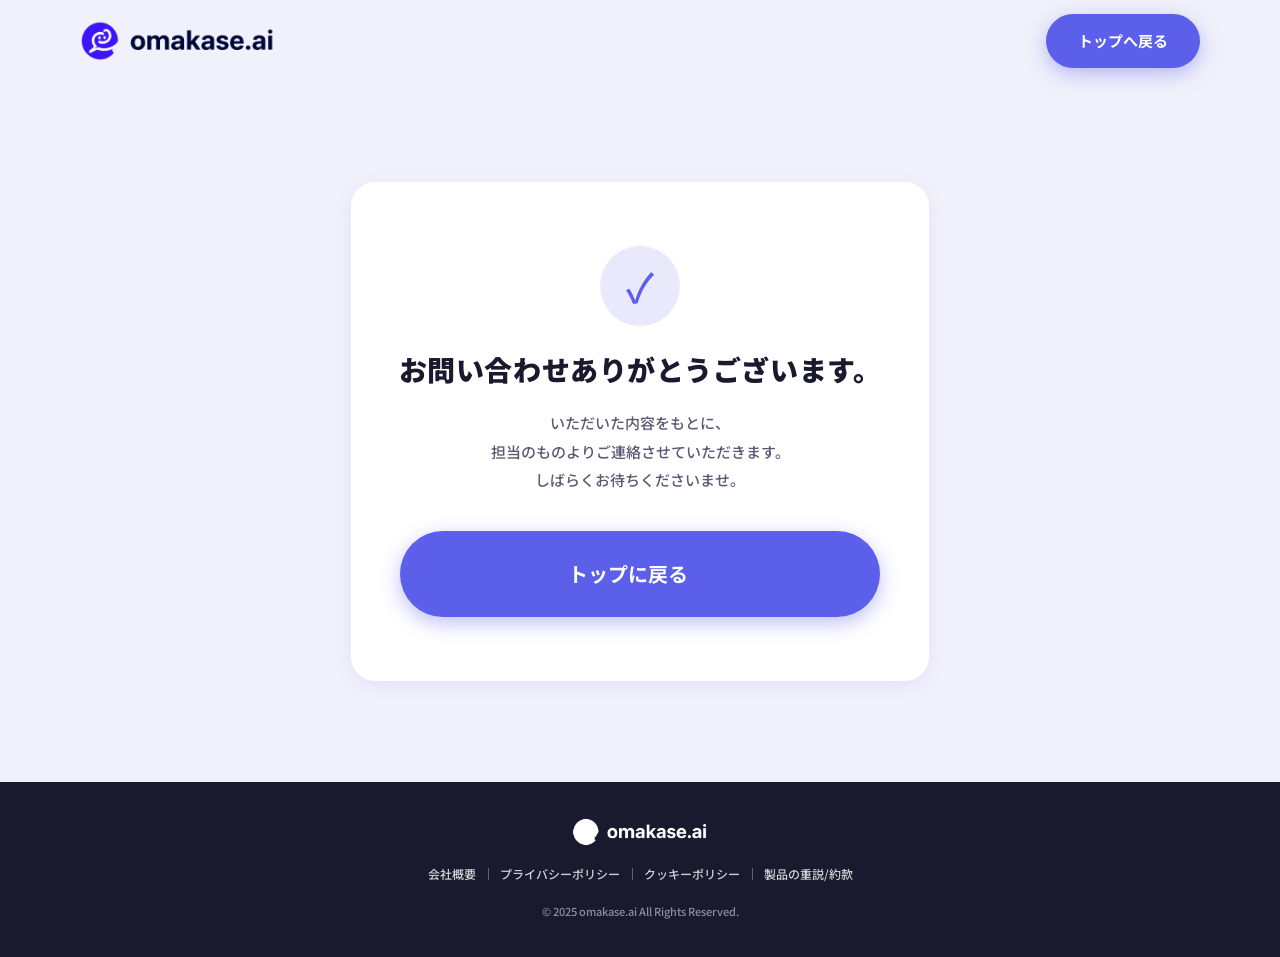
==== thanks.html @ 6d134304 "Add files via upload" ====
<!DOCTYPE html>
<html lang="ja">
<head>
<meta charset="UTF-8">
<meta name="viewport" content="width=device-width, initial-scale=1.0">
<meta name="robots" content="noindex">
<title>お問い合わせありがとうございます｜omakase.ai</title>
<link rel="preconnect" href="https://fonts.googleapis.com">
<link rel="preconnect" href="https://fonts.gstatic.com" crossorigin>
<link href="https://fonts.googleapis.com/css2?family=Noto+Sans+JP:wght@400;500;700;900&display=swap" rel="stylesheet">
<link rel="stylesheet" href="css/style.css">
</head>
<body>

<!-- ========== ヘッダー ========== -->
<header class="header">
  <div class="header__inner">
    <a href="index.html" class="header__logo">
      <img src="images/logo.png" alt="omakase.ai">
    </a>
    <div class="header__right">
      <a href="index.html" class="btn btn--primary btn--sm">トップへ戻る</a>
    </div>
  </div>
</header>

<!-- ========== サンクスメイン ========== -->
<main class="thanks">
  <div class="thanks__inner">
    <div class="thanks__icon">✓</div>
    <h1 class="thanks__title">お問い合わせありがとうございます。</h1>
    <p class="thanks__text">
      いただいた内容をもとに、<br>
      担当のものよりご連絡させていただきます。<br>
      しばらくお待ちくださいませ。
    </p>
    <a href="index.html" class="btn btn--primary btn--lg thanks__btn">
      トップに戻る
    </a>
  </div>
</main>

<!-- ========== フッター ========== -->
<footer class="footer">
  <div class="footer__inner">
    <img src="images/logo.png" alt="omakase.ai" class="footer__logo">
    <nav class="footer__nav">
      <a href="https://012grp.co.jp/company/corporate_profile" target="_blank" rel="noopener">会社概要</a>
      <a href="https://012grp.co.jp/policy" target="_blank" rel="noopener">プライバシーポリシー</a>
      <a href="https://012grp.co.jp/cookie" target="_blank" rel="noopener">クッキーポリシー</a>
      <a href="https://customer.012cloud.jp/" target="_blank" rel="noopener">製品の重説/約款</a>
    </nav>
    <p class="footer__copy">&copy; 2025 omakase.ai All Rights Reserved.</p>
  </div>
</footer>

</body>
</html>
---- css/style.css ----
/* ==========================================================================
   omakase.ai LP - style.css (v4: フォーム・モーダル・各修正対応)
   ========================================================================== */

/* --- カラー変数 --- */
:root {
  --color-primary: #5B5FE9;
  --color-primary-dark: #4A4ED4;
  --color-primary-light: #7C80F0;
  --color-primary-pale: #E8E9FB;
  --color-bg: #F1F1FB;
  --color-bg-light: #F8F8FE;
  --color-white: #FFFFFF;
  --color-text: #1A1A2E;
  --color-text-sub: #5A5A75;
  --color-text-mute: #9A9AB0;
  --color-border: #E4E4F2;
  --color-input-bg: #F5F5FB;
  --color-accent: #FFB800;
  --color-accent-dark: #F59E0B;
  --color-error: #E74C3C;
  --shadow-sm: 0 2px 8px rgba(91, 95, 233, 0.06);
  --shadow-md: 0 4px 16px rgba(91, 95, 233, 0.10);
  --shadow-lg: 0 8px 32px rgba(91, 95, 233, 0.14);
  --radius-sm: 8px;
  --radius-md: 16px;
  --radius-lg: 24px;
  --radius-pill: 999px;
}

/* --- リセット --- */
*, *::before, *::after {
  box-sizing: border-box;
  margin: 0;
  padding: 0;
}

html {
  scroll-behavior: smooth;
}

body {
  font-family: "Noto Sans JP", -apple-system, BlinkMacSystemFont, "Segoe UI", "Helvetica Neue", sans-serif;
  font-weight: 500;
  color: var(--color-text);
  background: var(--color-bg);
  line-height: 1.7;
  -webkit-font-smoothing: antialiased;
  -moz-osx-font-smoothing: grayscale;
}

img {
  max-width: 100%;
  height: auto;
  display: block;
}

a {
  color: inherit;
  text-decoration: none;
}

ul {
  list-style: none;
}

button {
  border: none;
  background: none;
  cursor: pointer;
  font-family: inherit;
}

/* ==========================================================================
   共通：セクションタイトル
   ========================================================================== */
.section-title {
  font-size: 32px;
  font-weight: 900;
  text-align: center;
  margin-bottom: 46px;
  letter-spacing: 0.02em;
  position: relative;
  padding-bottom: 16px;
}

.section-title::after {
  content: "";
  position: absolute;
  left: 50%;
  bottom: 0;
  transform: translateX(-50%);
  width: 48px;
  height: 4px;
  background: var(--color-primary);
  border-radius: 2px;
}

/* ==========================================================================
   共通：アーチ装飾
   ========================================================================== */
.arch {
  position: relative;
}

.arch__top,
.arch__bottom {
  position: absolute;
  left: 0;
  width: 100%;
  height: 60px;
  overflow: hidden;
  line-height: 0;
  pointer-events: none;
  z-index: 1;
}

.arch__top {
  top: -1px;
  transform: rotate(180deg);
}

.arch__bottom {
  bottom: -1px;
}

.arch svg {
  width: 100%;
  height: 100%;
  display: block;
}

/* ==========================================================================
   共通：ボタン
   ========================================================================== */
.btn {
  display: inline-flex;
  align-items: center;
  justify-content: center;
  gap: 12px;
  font-weight: 700;
  border-radius: var(--radius-pill);
  transition: all 0.3s ease;
  cursor: pointer;
  text-align: center;
}

.btn--primary {
  background: var(--color-primary);
  color: var(--color-white);
  box-shadow: 0 6px 20px rgba(91, 95, 233, 0.4);
}

.btn--primary:hover {
  background: var(--color-primary-dark);
  transform: translateY(-2px);
  box-shadow: 0 8px 24px rgba(91, 95, 233, 0.5);
}

.btn--accent {
  background: linear-gradient(135deg, #FFC107 0%, #FF9800 100%);
  color: var(--color-text);
  box-shadow: 0 6px 20px rgba(255, 152, 0, 0.4);
  font-weight: 900;
}

.btn--accent:hover {
  transform: translateY(-2px);
  box-shadow: 0 8px 24px rgba(255, 152, 0, 0.55);
}

.btn--accent:disabled {
  opacity: 0.6;
  cursor: not-allowed;
  transform: none;
}

.btn--sm {
  padding: 14px 32px;
  font-size: 15px;
}

.btn--lg {
  padding: 26px 80px 26px 56px;
  font-size: 20px;
  min-width: 480px;
  position: relative;
}

.btn--with-arrow .btn__arrow {
  position: absolute;
  right: 16px;
  top: 50%;
  transform: translateY(-50%);
  display: inline-flex;
  align-items: center;
  justify-content: center;
  width: 40px;
  height: 40px;
}

.btn--with-arrow .btn__arrow img {
  width: 100%;
  height: 100%;
  filter: brightness(0) invert(1);
}

/* ==========================================================================
   ヘッダー（余白縮小）
   ========================================================================== */
.header {
  position: sticky;
  top: 0;
  z-index: 100;
  background: rgba(241, 241, 251, 0.95);
  backdrop-filter: blur(10px);
  -webkit-backdrop-filter: blur(10px);
}

.header__inner {
  max-width: 1200px;
  margin: 0 auto;
  padding: 14px 40px;
  display: flex;
  align-items: center;
  justify-content: space-between;
}

.header__logo img {
  height: 40px;
  width: auto;
}

.header__right {
  display: flex;
  align-items: center;
  gap: 24px;
}

/* ==========================================================================
   ファーストビュー（余白縮小）
   ========================================================================== */
.fv {
  background: var(--color-bg);
  padding: 40px 40px 60px;
  position: relative;
  overflow: hidden;
}

.fv__inner {
  max-width: 1200px;
  margin: 0 auto;
  display: grid;
  grid-template-columns: 1.1fr 1fr;
  gap: 40px;
  align-items: center;
  position: relative;
  z-index: 1;
}

.fv__tag {
  display: inline-block;
  padding: 8px 24px;
  background: var(--color-white);
  border: 1.5px solid var(--color-primary);
  border-radius: var(--radius-pill);
  font-size: 13px;
  font-weight: 700;
  color: var(--color-primary);
  margin-bottom: 28px;
}

.fv__title {
  font-size: 84px;
  font-weight: 900;
  line-height: 1.15;
  letter-spacing: 0.01em;
  margin-bottom: 32px;
  color: var(--color-text);
}

.fv__title-accent {
  color: var(--color-primary);
}

.fv__lead {
  font-size: 15px;
  line-height: 1.9;
  color: var(--color-text-sub);
  margin-bottom: 36px;
  font-weight: 500;
}

.fv__features {
  display: grid;
  grid-template-columns: repeat(3, 1fr);
  gap: 16px;
  margin-bottom: 40px;
  max-width: 480px;
}

.fv__features li {
  display: flex;
  flex-direction: column;
  align-items: center;
  justify-content: center;
  gap: 12px;
  background: var(--color-white);
  border-radius: var(--radius-md);
  padding: 24px 8px;
  aspect-ratio: 1 / 1;
  box-shadow: var(--shadow-sm);
  text-align: center;
}

.fv__feature-icon {
  display: inline-flex;
  align-items: center;
  justify-content: center;
  width: 64px;
  height: 64px;
}

.fv__feature-icon img {
  width: 100%;
  height: 100%;
}

.fv__feature-text {
  font-size: 13px;
  font-weight: 700;
  line-height: 1.4;
  color: var(--color-text);
}

.fv__image {
  position: relative;
  margin-right: -40px;
}

.fv__image img {
  width: 110%;
  max-width: none;
  height: auto;
  filter: drop-shadow(0 20px 40px rgba(91, 95, 233, 0.15));
}

/* ==========================================================================
   実績バナー
   ========================================================================== */
.stats {
  padding: 0 40px 80px;
  background: var(--color-bg);
}

.stats__inner {
  max-width: 1100px;
  margin: 0 auto;
  background: var(--color-white);
  border-radius: var(--radius-lg);
  box-shadow: var(--shadow-md);
  display: grid;
  grid-template-columns: 1fr 1fr;
  padding: 48px 32px;
  gap: 24px;
}

.stats__item {
  display: flex;
  align-items: center;
  justify-content: center;
  gap: 0;
  position: relative;
}

.stats__item + .stats__item {
  border-left: 1px solid var(--color-border);
}

.stats__wreath {
  height: 130px;
  width: auto;
  flex-shrink: 0;
  opacity: 0.9;
}

.stats__content {
  text-align: center;
  padding: 0 4px;
  min-width: 0;
}

.stats__label {
  font-size: 13px;
  font-weight: 700;
  color: var(--color-text-sub);
  margin-bottom: 8px;
}

.stats__number {
  font-size: 22px;
  font-weight: 900;
  color: var(--color-primary);
  margin-bottom: 8px;
  line-height: 1;
}

.stats__big {
  font-size: 60px;
  font-weight: 900;
  letter-spacing: -0.02em;
  line-height: 1;
}

.stats__note {
  font-size: 10px;
  color: var(--color-text-mute);
  line-height: 1.5;
}

/* ==========================================================================
   課題提起
   ========================================================================== */
.issues {
  padding: 100px 40px 140px;
  background: var(--color-white);
  position: relative;
}

.issues__grid {
  max-width: 1100px;
  margin: 0 auto 56px;
  display: grid;
  grid-template-columns: repeat(4, 1fr);
  gap: 24px;
  position: relative;
  z-index: 2;
}

.issue-card {
  background: var(--color-bg-light);
  border-radius: var(--radius-md);
  padding: 40px 16px 32px;
  text-align: center;
  box-shadow: var(--shadow-sm);
  transition: transform 0.3s ease, box-shadow 0.3s ease;
}

.issue-card:hover {
  transform: translateY(-4px);
  box-shadow: var(--shadow-md);
}

.issue-card__icon {
  width: 80px;
  height: 80px;
  margin: 0 auto 20px;
  display: flex;
  align-items: center;
  justify-content: center;
}

.issue-card__icon img {
  width: 100%;
  height: auto;
}

.issue-card__text {
  font-size: 16px;
  font-weight: 700;
  line-height: 1.6;
  color: var(--color-text);
}

.issues__solution {
  max-width: 520px;
  margin: 0 auto;
  background: var(--color-primary);
  color: var(--color-white);
  padding: 18px 40px;
  border-radius: var(--radius-pill);
  text-align: center;
  font-weight: 700;
  font-size: 16px;
  position: relative;
  z-index: 2;
  box-shadow: 0 8px 24px rgba(91, 95, 233, 0.3);
}

.issues__solution-arrow {
  position: absolute;
  bottom: -16px;
  left: 50%;
  transform: translateX(-50%);
  width: 0;
  height: 0;
  border-left: 18px solid transparent;
  border-right: 18px solid transparent;
  border-top: 18px solid var(--color-primary);
}

/* ==========================================================================
   omakase.aiとは（モック再現：左タイトル/右4カード横1列）
   ========================================================================== */
.about {
  padding: 120px 40px 120px;
  background: var(--color-bg);
  position: relative;
}

.about__inner {
  max-width: 1200px;
  margin: 0 auto;
  display: grid;
  grid-template-columns: 280px 1fr;
  gap: 48px;
  align-items: center;
  position: relative;
  z-index: 2;
}

.about__title {
  font-size: 28px;
  font-weight: 900;
  margin-bottom: 24px;
  letter-spacing: 0.02em;
}

.about__desc {
  font-size: 13px;
  line-height: 2;
  color: var(--color-text-sub);
  font-weight: 500;
}

.about__features {
  display: grid;
  grid-template-columns: repeat(4, 1fr);
  gap: 16px;
}

.about-feature {
  background: var(--color-white);
  border-radius: var(--radius-md);
  padding: 28px 12px;
  aspect-ratio: 1 / 1.05;
  display: flex;
  flex-direction: column;
  align-items: center;
  justify-content: center;
  text-align: center;
  box-shadow: var(--shadow-sm);
  transition: transform 0.3s ease, box-shadow 0.3s ease;
}

.about-feature:hover {
  transform: translateY(-4px);
  box-shadow: var(--shadow-md);
}

.about-feature__icon {
  width: 64px;
  height: 64px;
  margin: 0 auto 14px;
  display: flex;
  align-items: center;
  justify-content: center;
}

.about-feature__icon img {
  width: 100%;
  height: auto;
}

.about-feature__text {
  font-size: 13px;
  font-weight: 700;
  line-height: 1.5;
}

/* ==========================================================================
   選ばれる理由（中央配置・タイトル紫）
   ========================================================================== */
.reasons {
  padding: 120px 40px 120px;
  background: var(--color-white);
  position: relative;
}

.reasons__grid {
  max-width: 1100px;
  margin: 0 auto;
  display: grid;
  grid-template-columns: repeat(3, 1fr);
  gap: 32px;
  position: relative;
  z-index: 2;
}

.reason-card {
  background: var(--color-bg-light);
  border-radius: var(--radius-lg);
  padding: 40px 32px 36px;
  box-shadow: var(--shadow-sm);
  text-align: center;
  transition: transform 0.3s ease, box-shadow 0.3s ease;
  position: relative;
}

.reason-card:hover {
  transform: translateY(-4px);
  box-shadow: var(--shadow-lg);
}

.reason-card__number {
  display: inline-block;
  font-size: 38px;
  font-weight: 900;
  color: var(--color-primary);
  letter-spacing: -0.03em;
  line-height: 1;
  margin-bottom: 20px;
  position: relative;
}

.reason-card__number::after {
  content: "";
  display: block;
  width: 32px;
  height: 3px;
  background: var(--color-primary);
  border-radius: 2px;
  margin: 8px auto 0;
}

.reason-card__icon {
  width: 80px;
  height: 80px;
  margin: 0 auto 20px;
  display: flex;
  align-items: center;
  justify-content: center;
}

.reason-card__icon img {
  width: 100%;
  height: auto;
}

.reason-card__title {
  font-size: 22px;
  font-weight: 900;
  margin-bottom: 18px;
  line-height: 1.4;
  color: var(--color-primary);
}

.reason-card__text {
  font-size: 14px;
  line-height: 1.9;
  color: var(--color-text-sub);
  font-weight: 500;
}

/* ==========================================================================
   できること（コンパクトに）
   ========================================================================== */
.features {
  padding: 100px 40px 100px;
  background: var(--color-bg);
  position: relative;
}

.features__grid {
  max-width: 1100px;
  margin: 0 auto;
  display: grid;
  grid-template-columns: repeat(6, 1fr);
  gap: 16px;
  position: relative;
  z-index: 2;
}

.feature-card {
  background: var(--color-white);
  border-radius: 28px;
  padding: 20px 8px 18px;
  text-align: center;
  box-shadow: var(--shadow-sm);
  transition: transform 0.3s ease, box-shadow 0.3s ease;
}

.feature-card:hover {
  transform: translateY(-4px);
  box-shadow: var(--shadow-md);
}

.feature-card__icon {
  width: 56px;
  height: 56px;
  margin: 0 auto 10px;
  display: flex;
  align-items: center;
  justify-content: center;
}

.feature-card__icon img {
  width: 100%;
  height: auto;
}

.feature-card__text {
  font-size: 12px;
  font-weight: 700;
  line-height: 1.4;
  color: var(--color-text);
}

/* ==========================================================================
   導入事例（プロ仕様：数字＋単位を1行で）
   ========================================================================== */
.cases {
  padding: 100px 40px 100px;
  background: var(--color-white);
}

.cases__grid {
  max-width: 1100px;
  margin: 0 auto;
  display: grid;
  grid-template-columns: repeat(3, 1fr);
  gap: 24px;
  align-items: stretch;
}

.case-card {
  background: var(--color-bg-light);
  border-radius: var(--radius-md);
  padding: 20px;
  box-shadow: var(--shadow-sm);
  transition: transform 0.3s ease, box-shadow 0.3s ease;
  position: relative;
  display: flex;
  flex-direction: column;
}

.case-card:hover {
  transform: translateY(-4px);
  box-shadow: var(--shadow-lg);
}

.case-card__tag {
  display: inline-block;
  padding: 6px 18px;
  background: var(--color-primary);
  color: var(--color-white);
  border-radius: var(--radius-pill);
  font-size: 12px;
  font-weight: 700;
  margin-bottom: 16px;
  align-self: flex-start;
  box-shadow: 0 2px 8px rgba(91, 95, 233, 0.3);
}

.case-card__image {
  border-radius: var(--radius-sm);
  overflow: hidden;
  margin-bottom: 20px;
  aspect-ratio: 16/10;
}

.case-card__image img {
  width: 100%;
  height: 100%;
  object-fit: cover;
}

.case-card__stats {
  display: flex;
  justify-content: space-around;
  align-items: stretch;
  gap: 0;
  padding: 4px 0;
  margin-top: auto;
}

.case-stat {
  text-align: center;
  flex: 1;
  padding: 8px 4px;
  position: relative;
  display: flex;
  flex-direction: column;
  justify-content: center;
  align-items: center;
  min-width: 0;
}

.case-stat + .case-stat::before {
  content: "";
  position: absolute;
  left: 0;
  top: 15%;
  height: 70%;
  width: 1px;
  background: var(--color-border);
}

.case-stat__label {
  font-size: 11px;
  font-weight: 700;
  color: var(--color-text-sub);
  margin-bottom: 10px;
  white-space: nowrap;
  overflow: hidden;
  text-overflow: ellipsis;
  max-width: 100%;
}

.case-stat__value {
  display: inline-flex;
  align-items: baseline;
  justify-content: center;
  gap: 2px;
  color: var(--color-primary);
  line-height: 1;
  white-space: nowrap;
}

.case-stat__big {
  font-size: 36px;
  font-weight: 900;
  letter-spacing: -0.03em;
  line-height: 1;
}

.case-stat__unit {
  font-size: 13px;
  font-weight: 700;
  line-height: 1;
}

/* ==========================================================================
   導入フロー
   ========================================================================== */
.flow {
  padding: 100px 40px 100px;
  background: var(--color-bg);
}

.flow__grid {
  max-width: 1100px;
  margin: 0 auto;
  display: flex;
  align-items: center;
  justify-content: center;
  gap: 6px;
}

.flow-step {
  flex: 1;
  background: var(--color-white);
  border-radius: var(--radius-md);
  padding: 32px 12px 28px;
  text-align: center;
  box-shadow: var(--shadow-sm);
  transition: transform 0.3s ease, box-shadow 0.3s ease;
}

.flow-step:hover {
  transform: translateY(-4px);
  box-shadow: var(--shadow-md);
}

.flow-step__number {
  display: block;
  font-size: 26px;
  font-weight: 900;
  color: var(--color-primary);
  margin-bottom: 12px;
  letter-spacing: -0.02em;
}

.flow-step__icon {
  width: 64px;
  height: 64px;
  margin: 0 auto 14px;
  display: flex;
  align-items: center;
  justify-content: center;
}

.flow-step__icon img {
  width: 100%;
  height: auto;
}

.flow-step__text {
  font-size: 15px;
  font-weight: 700;
  line-height: 1.4;
}

.flow-step__arrow {
  color: var(--color-primary);
  font-size: 14px;
  font-weight: 900;
  flex-shrink: 0;
  opacity: 0.5;
}

/* ==========================================================================
   よくある質問
   ========================================================================== */
.faq {
  padding: 100px 40px 100px;
  background: var(--color-white);
}

.faq .section-title {
  margin-bottom: 26px;
}

.faq__list {
  max-width: 900px;
  margin: 0 auto;
  display: flex;
  flex-direction: column;
  gap: 14px;
}

.faq-item {
  background: var(--color-bg-light);
  border-radius: var(--radius-md);
  box-shadow: var(--shadow-sm);
  overflow: hidden;
}

.faq-item__question {
  display: flex;
  align-items: center;
  gap: 20px;
  padding: 18px 28px;
  cursor: pointer;
  list-style: none;
  font-weight: 700;
  transition: background 0.3s ease;
}

.faq-item__question::-webkit-details-marker {
  display: none;
}

.faq-item__question:hover {
  background: var(--color-bg);
}

.faq-item__q {
  display: inline-flex;
  align-items: center;
  justify-content: center;
  width: 28px;
  height: 28px;
  background: var(--color-primary);
  color: var(--color-white);
  border-radius: 50%;
  font-weight: 900;
  font-size: 12px;
  flex-shrink: 0;
}

.faq-item__text {
  flex: 1;
  font-size: 14px;
}

.faq-item__toggle {
  font-size: 24px;
  color: var(--color-primary);
  font-weight: 300;
  transition: transform 0.3s ease;
  line-height: 1;
}

.faq-item[open] .faq-item__toggle {
  transform: rotate(45deg);
}

.faq-item__answer {
  display: flex;
  align-items: flex-start;
  gap: 20px;
  padding: 0 28px 22px;
}

.faq-item__a {
  display: inline-flex;
  align-items: center;
  justify-content: center;
  width: 28px;
  height: 28px;
  background: var(--color-bg);
  color: var(--color-primary);
  border-radius: 50%;
  font-weight: 900;
  font-size: 12px;
  flex-shrink: 0;
}

.faq-item__answer p {
  font-size: 13px;
  line-height: 1.8;
  color: var(--color-text-sub);
  padding-top: 2px;
  flex: 1;
}

/* ==========================================================================
   お問い合わせフォーム
   ========================================================================== */
.contact {
  padding: 80px 40px 100px;
  background: var(--color-bg);
}

.contact__inner {
  max-width: 720px;
  margin: 0 auto;
}

.contact__card {
  background: var(--color-white);
  border-radius: var(--radius-lg);
  padding: 48px 56px;
  box-shadow: var(--shadow-md);
}

.contact__header {
  display: flex;
  align-items: center;
  justify-content: center;
  gap: 12px;
  margin-bottom: 36px;
}

.contact__badge {
  background: var(--color-accent);
  color: var(--color-text);
  padding: 4px 12px;
  border-radius: 6px;
  font-size: 14px;
  font-weight: 900;
}

.contact__title {
  font-size: 24px;
  font-weight: 900;
  color: var(--color-text);
}

.contact__form {
  display: flex;
  flex-direction: column;
  gap: 20px;
}

.form-row {
  display: grid;
  grid-template-columns: 140px 1fr;
  align-items: center;
  gap: 16px;
}

.form-row__label {
  font-size: 14px;
  font-weight: 700;
  color: var(--color-text);
}

.form-row__req {
  color: var(--color-error);
  font-weight: 900;
  margin-left: 2px;
}

.form-row__input,
.form-row__textarea {
  width: 100%;
  padding: 12px 16px;
  background: var(--color-input-bg);
  border: 1px solid var(--color-border);
  border-radius: var(--radius-sm);
  font-size: 14px;
  font-family: inherit;
  color: var(--color-text);
  transition: border-color 0.2s ease, box-shadow 0.2s ease;
}

.form-row__input::placeholder,
.form-row__textarea::placeholder {
  color: var(--color-text-mute);
  font-weight: 400;
}

.form-row__input:focus,
.form-row__textarea:focus {
  outline: none;
  border-color: var(--color-primary);
  box-shadow: 0 0 0 3px rgba(91, 95, 233, 0.1);
}

.form-row__textarea {
  min-height: 120px;
  resize: vertical;
}

.form-row__input.is-error,
.form-row__textarea.is-error {
  border-color: var(--color-error);
  box-shadow: 0 0 0 3px rgba(231, 76, 60, 0.1);
}

.form-agree {
  margin-top: 12px;
  text-align: center;
}

.form-agree__text {
  font-size: 13px;
  color: var(--color-text-sub);
  margin-bottom: 16px;
  display: inline-flex;
  align-items: center;
  flex-wrap: wrap;
  justify-content: center;
  gap: 2px;
}

.form-agree__link {
  color: var(--color-primary);
  text-decoration: underline;
  text-underline-offset: 2px;
  font-weight: 700;
}

.form-agree__icon {
  display: inline-flex;
  align-items: center;
  justify-content: center;
  width: 18px;
  height: 18px;
  background: var(--color-primary);
  color: var(--color-white);
  border-radius: 50%;
  font-size: 11px;
  font-weight: 900;
  font-style: italic;
  cursor: pointer;
  margin-left: 4px;
  transition: background 0.2s ease;
  font-family: serif;
}

.form-agree__icon:hover {
  background: var(--color-primary-dark);
}

.form-agree__check {
  display: inline-flex;
  align-items: center;
  gap: 8px;
  padding: 10px 24px;
  background: var(--color-bg-light);
  border-radius: var(--radius-pill);
  cursor: pointer;
  font-size: 14px;
  font-weight: 700;
  transition: background 0.2s ease;
}

.form-agree__check:hover {
  background: var(--color-primary-pale);
}

.form-agree__check input[type="checkbox"] {
  width: 18px;
  height: 18px;
  accent-color: var(--color-primary);
  cursor: pointer;
}

.form-note {
  margin-top: 8px;
  text-align: center;
}

.form-note p {
  font-size: 12px;
  color: var(--color-text-sub);
  line-height: 1.6;
}

.form-submit {
  margin-top: 16px;
  text-align: center;
}

.contact .btn--lg {
  padding: 20px 56px;
  font-size: 18px;
  min-width: 280px;
}

/* ==========================================================================
   利用規約モーダル
   ========================================================================== */
.modal {
  position: fixed;
  inset: 0;
  z-index: 1000;
  display: none;
  align-items: center;
  justify-content: center;
  padding: 20px;
}

.modal.is-open {
  display: flex;
}

.modal__overlay {
  position: absolute;
  inset: 0;
  background: rgba(0, 0, 0, 0.6);
  cursor: pointer;
}

.modal__content {
  position: relative;
  background: rgba(40, 40, 50, 0.95);
  color: var(--color-white);
  padding: 32px 32px 32px;
  border-radius: var(--radius-md);
  max-width: 540px;
  width: 100%;
  z-index: 1;
  box-shadow: 0 20px 60px rgba(0, 0, 0, 0.5);
}

.modal__close {
  position: absolute;
  top: 8px;
  right: 12px;
  background: none;
  color: var(--color-white);
  font-size: 24px;
  line-height: 1;
  width: 36px;
  height: 36px;
  display: flex;
  align-items: center;
  justify-content: center;
  cursor: pointer;
  opacity: 0.7;
  transition: opacity 0.2s ease;
}

.modal__close:hover {
  opacity: 1;
}

.modal__title {
  font-size: 16px;
  font-weight: 900;
  margin-bottom: 16px;
}

.modal__body {
  font-size: 13px;
  line-height: 1.9;
  color: rgba(255, 255, 255, 0.9);
}

/* ==========================================================================
   フッターCTA
   ========================================================================== */
.cta {
  padding: 56px 40px;
  background: linear-gradient(135deg, #6366F1 0%, #4F46E5 100%);
  position: relative;
  overflow: hidden;
}

.cta::before {
  content: "";
  position: absolute;
  top: -100px;
  left: -100px;
  width: 400px;
  height: 400px;
  background: radial-gradient(circle, rgba(255, 255, 255, 0.08) 0%, transparent 70%);
  border-radius: 50%;
  pointer-events: none;
}

.cta::after {
  content: "";
  position: absolute;
  bottom: -100px;
  right: -100px;
  width: 400px;
  height: 400px;
  background: radial-gradient(circle, rgba(255, 255, 255, 0.08) 0%, transparent 70%);
  border-radius: 50%;
  pointer-events: none;
}

.cta__inner {
  max-width: 1000px;
  margin: 0 auto;
  display: flex;
  align-items: center;
  justify-content: space-between;
  gap: 40px;
  position: relative;
  z-index: 1;
}

.cta__text {
  flex: 1;
  text-align: center;
}

.cta__title {
  font-size: 38px;
  font-weight: 900;
  color: var(--color-white);
  margin-bottom: 10px;
  letter-spacing: 0.02em;
  line-height: 1.3;
}

.cta__lead {
  font-size: 14px;
  color: var(--color-white);
  margin-bottom: 20px;
  font-weight: 500;
  opacity: 0.95;
}

.cta__badge {
  width: 220px;
  flex-shrink: 0;
}

.cta__badge img {
  width: 100%;
  filter: drop-shadow(0 12px 24px rgba(0, 0, 0, 0.25));
}

.cta .btn--lg {
  padding: 18px 40px;
  font-size: 16px;
  min-width: 320px;
}

/* ==========================================================================
   フッター（リンク追加）
   ========================================================================== */
.footer {
  padding: 36px 40px;
  background: #1A1A2E;
  color: var(--color-white);
}

.footer__inner {
  max-width: 1200px;
  margin: 0 auto;
  display: flex;
  flex-direction: column;
  align-items: center;
  gap: 18px;
}

.footer__logo {
  height: 28px;
  width: auto;
  filter: brightness(0) invert(1);
}

.footer__nav {
  display: flex;
  flex-wrap: wrap;
  justify-content: center;
  align-items: center;
  gap: 8px 24px;
}

.footer__nav a {
  font-size: 12px;
  color: rgba(255, 255, 255, 0.8);
  transition: color 0.2s ease;
  position: relative;
}

.footer__nav a:hover {
  color: var(--color-white);
}

.footer__nav a + a::before {
  content: "";
  position: absolute;
  left: -12px;
  top: 50%;
  transform: translateY(-50%);
  width: 1px;
  height: 12px;
  background: rgba(255, 255, 255, 0.3);
}

.footer__copy {
  font-size: 11px;
  color: rgba(255, 255, 255, 0.5);
}

/* ==========================================================================
   サンクスページ専用
   ========================================================================== */
.thanks {
  min-height: calc(100vh - 200px);
  display: flex;
  align-items: center;
  justify-content: center;
  padding: 80px 40px;
  background: var(--color-bg);
}

.thanks__inner {
  max-width: 640px;
  text-align: center;
  background: var(--color-white);
  padding: 64px 48px;
  border-radius: var(--radius-lg);
  box-shadow: var(--shadow-md);
}

.thanks__icon {
  width: 80px;
  height: 80px;
  margin: 0 auto 24px;
  background: var(--color-primary-pale);
  border-radius: 50%;
  display: flex;
  align-items: center;
  justify-content: center;
  font-size: 40px;
  color: var(--color-primary);
}

.thanks__title {
  font-size: 28px;
  font-weight: 900;
  margin-bottom: 20px;
  color: var(--color-text);
  letter-spacing: 0.02em;
  line-height: 1.4;
}

.thanks__text {
  font-size: 15px;
  line-height: 1.9;
  color: var(--color-text-sub);
  margin-bottom: 36px;
}

.thanks__btn {
  display: inline-block;
}

/* ==========================================================================
   レスポンシブ：タブレット
   ========================================================================== */
@media (max-width: 1024px) {
  .fv__title {
    font-size: 56px;
  }

  .fv__image {
    margin-right: 0;
  }

  .fv__image img {
    width: 100%;
  }

  .features__grid {
    grid-template-columns: repeat(3, 1fr);
  }

  .about__inner {
    grid-template-columns: 1fr;
    gap: 40px;
  }

  .about__features {
    grid-template-columns: repeat(4, 1fr);
  }

  .reason-card__number {
    font-size: 32px;
  }

  .stats__big {
    font-size: 48px;
  }

  .stats__wreath {
    height: 100px;
  }

  .btn--lg {
    min-width: 400px;
    padding: 22px 70px 22px 48px;
    font-size: 18px;
  }
}

/* ==========================================================================
   レスポンシブ：スマホ
   ========================================================================== */
@media (max-width: 768px) {

  /* 共通 */
  .section-title {
    font-size: 24px;
    margin-bottom: 40px;
  }

  /* ヘッダー */
  .header__inner {
    padding: 8px 20px;
  }

  .header__logo img {
    height: 26px;
  }

  .btn--sm {
    padding: 10px 20px;
    font-size: 12px;
  }

  .btn--lg {
    padding: 18px 60px 18px 28px;
    font-size: 15px;
    min-width: auto;
    width: 100%;
    max-width: 360px;
  }

  .btn--with-arrow .btn__arrow {
    width: 28px;
    height: 28px;
    right: 14px;
  }

  /* FV */
  .fv {
    padding: 24px 20px 40px;
  }

  .fv__inner {
    grid-template-columns: 1fr;
    gap: 40px;
  }

  .fv__title {
    font-size: 44px;
  }

  .fv__lead {
    font-size: 14px;
  }

  .fv__features {
    margin: 0 auto 32px;
  }

  /* Stats */
  .stats {
    padding: 0 20px 60px;
  }

  .stats__inner {
    grid-template-columns: 1fr;
    padding: 32px 16px;
    gap: 32px;
  }

  .stats__item + .stats__item {
    border-left: none;
    border-top: 1px solid var(--color-border);
    padding-top: 32px;
  }

  .stats__wreath {
    height: 90px;
  }

  .stats__big {
    font-size: 44px;
  }

  /* Issues */
  .issues {
    padding: 60px 20px 100px;
  }

  .issues__grid {
    grid-template-columns: repeat(2, 1fr);
    gap: 16px;
  }

  .issue-card__icon {
    width: 64px;
    height: 64px;
  }

  .issue-card__text {
    font-size: 14px;
  }

  .issues__solution {
    font-size: 14px;
    padding: 14px 24px;
  }

  /* About */
  .about {
    padding: 80px 20px;
  }

  .about__features {
    grid-template-columns: repeat(2, 1fr);
  }

  .about__title {
    font-size: 24px;
  }

  .about__desc {
    font-size: 14px;
  }

  /* Reasons */
  .reasons {
    padding: 80px 20px;
  }

  .reasons__grid {
    grid-template-columns: 1fr;
    gap: 24px;
  }

  /* Features */
  .features {
    padding: 60px 20px;
  }

  .features__grid {
    grid-template-columns: repeat(3, 1fr);
    gap: 12px;
  }

  /* Cases */
  .cases {
    padding: 60px 20px;
  }

  .cases__grid {
    grid-template-columns: 1fr;
    gap: 20px;
  }

  .case-stat__big {
    font-size: 32px;
  }

  /* Flow */
  .flow {
    padding: 60px 20px;
  }

  .flow__grid {
    flex-direction: column;
    gap: 12px;
  }

  .flow-step {
    width: 100%;
    max-width: 280px;
  }

  .flow-step__arrow {
    transform: rotate(90deg);
  }

  /* FAQ */
  .faq {
    padding: 60px 20px;
  }

  .faq-item__question {
    padding: 16px 20px;
    gap: 12px;
  }

  .faq-item__text {
    font-size: 13px;
  }

  .faq-item__answer {
    padding: 0 20px 18px;
    gap: 12px;
  }

  /* Contact */
  .contact {
    padding: 60px 20px;
  }

  .contact__card {
    padding: 32px 20px;
  }

  .contact__title {
    font-size: 20px;
  }

  .form-row {
    grid-template-columns: 1fr;
    gap: 6px;
  }

  /* Modal */
  .modal__content {
    padding: 24px 20px;
  }

  /* CTA */
  .cta {
    padding: 40px 20px;
  }

  .cta__inner {
    flex-direction: column-reverse;
    gap: 20px;
  }

  .cta__title {
    font-size: 24px;
  }

  .cta__badge {
    width: 140px;
  }

  /* Footer */
  .footer {
    padding: 28px 20px;
  }

  .footer__nav {
    flex-direction: column;
    gap: 10px;
  }

  .footer__nav a + a::before {
    display: none;
  }

  /* Thanks */
  .thanks {
    padding: 60px 20px;
  }

  .thanks__inner {
    padding: 40px 24px;
  }

  .thanks__title {
    font-size: 22px;
  }
}

@media (max-width: 480px) {
  .fv__title {
    font-size: 36px;
  }

  .features__grid {
    grid-template-columns: repeat(2, 1fr);
  }

  .case-stat__big {
    font-size: 28px;
  }
}
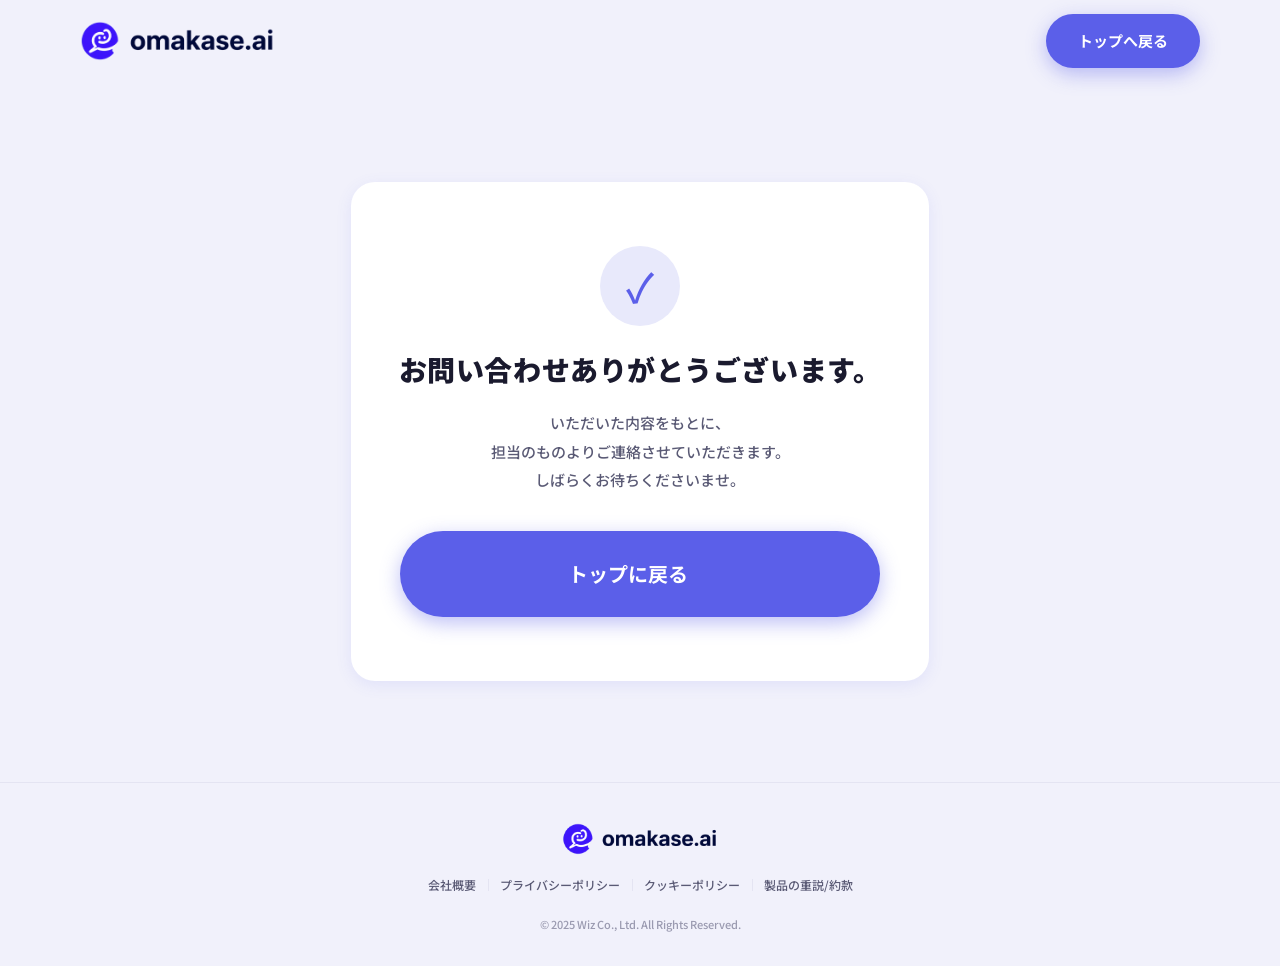
==== commit f750fd23: "Add files via upload" ====
--- a/thanks.html
+++ b/thanks.html
@@ -50,7 +50,7 @@
       <a href="https://012grp.co.jp/cookie" target="_blank" rel="noopener">クッキーポリシー</a>
       <a href="https://customer.012cloud.jp/" target="_blank" rel="noopener">製品の重説/約款</a>
     </nav>
-    <p class="footer__copy">&copy; 2025 omakase.ai All Rights Reserved.</p>
+    <p class="footer__copy">&copy; 2025 Wiz Co., Ltd. All Rights Reserved.</p>
   </div>
 </footer>
 
--- a/css/style.css
+++ b/css/style.css
@@ -1,13 +1,13 @@
 /* ==========================================================================
-   omakase.ai LP - style.css (v4: フォーム・モーダル・各修正対応)
+   omakase.ai LP - style.css (v6: SP完全対応・ドロワー・スライドショー)
    ========================================================================== */
 
-/* --- カラー変数 --- */
 :root {
   --color-primary: #5B5FE9;
   --color-primary-dark: #4A4ED4;
   --color-primary-light: #7C80F0;
   --color-primary-pale: #E8E9FB;
+  --color-primary-deep: #3F3FBB;
   --color-bg: #F1F1FB;
   --color-bg-light: #F8F8FE;
   --color-white: #FFFFFF;
@@ -18,27 +18,26 @@
   --color-input-bg: #F5F5FB;
   --color-accent: #FFB800;
   --color-accent-dark: #F59E0B;
+  --color-gold: #FFD700;
   --color-error: #E74C3C;
   --shadow-sm: 0 2px 8px rgba(91, 95, 233, 0.06);
   --shadow-md: 0 4px 16px rgba(91, 95, 233, 0.10);
   --shadow-lg: 0 8px 32px rgba(91, 95, 233, 0.14);
+  --shadow-cta: 0 12px 28px rgba(91, 95, 233, 0.45);
   --radius-sm: 8px;
   --radius-md: 16px;
   --radius-lg: 24px;
   --radius-pill: 999px;
 }
 
-/* --- リセット --- */
+/* リセット */
 *, *::before, *::after {
   box-sizing: border-box;
   margin: 0;
   padding: 0;
 }
 
-html {
-  scroll-behavior: smooth;
-}
-
+html { scroll-behavior: smooth; }
 body {
   font-family: "Noto Sans JP", -apple-system, BlinkMacSystemFont, "Segoe UI", "Helvetica Neue", sans-serif;
   font-weight: 500;
@@ -48,28 +47,18 @@
   -webkit-font-smoothing: antialiased;
   -moz-osx-font-smoothing: grayscale;
 }
-
-img {
-  max-width: 100%;
-  height: auto;
-  display: block;
-}
-
-a {
-  color: inherit;
-  text-decoration: none;
-}
-
-ul {
-  list-style: none;
-}
-
-button {
-  border: none;
-  background: none;
-  cursor: pointer;
-  font-family: inherit;
-}
+img { max-width: 100%; height: auto; display: block; }
+a { color: inherit; text-decoration: none; }
+ul { list-style: none; }
+button { border: none; background: none; cursor: pointer; font-family: inherit; }
+
+/* SP表示制御 */
+.sp-only { display: none; }
+.pc-only { display: inline; }
+.fv__lead-sp { display: none; }
+.fv__lead-pc { display: inline; }
+.fv__tag-sp { display: none; }
+.fv__tag-pc { display: inline; }
 
 /* ==========================================================================
    共通：セクションタイトル
@@ -96,15 +85,26 @@
   border-radius: 2px;
 }
 
+.section-title__accent { color: var(--color-primary); }
+
+.section-title__brand {
+  font-size: 0.65em;
+  color: var(--color-primary);
+  letter-spacing: 0.05em;
+  display: inline-block;
+}
+
+/* SP装飾「\\ XXX /」 */
+.section-title--sp-deco span {
+  position: relative;
+  display: inline-block;
+}
+
 /* ==========================================================================
    共通：アーチ装飾
    ========================================================================== */
-.arch {
-  position: relative;
-}
-
-.arch__top,
-.arch__bottom {
+.arch { position: relative; }
+.arch__top, .arch__bottom {
   position: absolute;
   left: 0;
   width: 100%;
@@ -114,21 +114,9 @@
   pointer-events: none;
   z-index: 1;
 }
-
-.arch__top {
-  top: -1px;
-  transform: rotate(180deg);
-}
-
-.arch__bottom {
-  bottom: -1px;
-}
-
-.arch svg {
-  width: 100%;
-  height: 100%;
-  display: block;
-}
+.arch__top { top: -1px; transform: rotate(180deg); }
+.arch__bottom { bottom: -1px; }
+.arch svg { width: 100%; height: 100%; display: block; }
 
 /* ==========================================================================
    共通：ボタン
@@ -150,7 +138,6 @@
   color: var(--color-white);
   box-shadow: 0 6px 20px rgba(91, 95, 233, 0.4);
 }
-
 .btn--primary:hover {
   background: var(--color-primary-dark);
   transform: translateY(-2px);
@@ -163,16 +150,41 @@
   box-shadow: 0 6px 20px rgba(255, 152, 0, 0.4);
   font-weight: 900;
 }
-
 .btn--accent:hover {
   transform: translateY(-2px);
   box-shadow: 0 8px 24px rgba(255, 152, 0, 0.55);
 }
-
 .btn--accent:disabled {
   opacity: 0.6;
   cursor: not-allowed;
   transform: none;
+}
+
+.btn--cta-main {
+  background: linear-gradient(135deg, #6366F1 0%, #4F46E5 100%);
+  color: var(--color-white);
+  box-shadow: var(--shadow-cta);
+  padding: 24px 80px 24px 48px;
+  font-size: 22px;
+  font-weight: 900;
+  border-radius: 24px;
+  position: relative;
+  min-width: 320px;
+  width: 100%;
+  max-width: 480px;
+}
+.btn--cta-main:hover {
+  transform: translateY(-2px);
+  box-shadow: 0 16px 36px rgba(91, 95, 233, 0.55);
+}
+.btn--with-arrow-simple .btn__arrow-simple {
+  position: absolute;
+  right: 32px;
+  top: 50%;
+  transform: translateY(-50%);
+  font-size: 28px;
+  font-weight: 900;
+  line-height: 1;
 }
 
 .btn--sm {
@@ -198,7 +210,6 @@
   width: 40px;
   height: 40px;
 }
-
 .btn--with-arrow .btn__arrow img {
   width: 100%;
   height: 100%;
@@ -206,7 +217,7 @@
 }
 
 /* ==========================================================================
-   ヘッダー（余白縮小）
+   ヘッダー
    ========================================================================== */
 .header {
   position: sticky;
@@ -234,11 +245,133 @@
 .header__right {
   display: flex;
   align-items: center;
-  gap: 24px;
+  gap: 20px;
+}
+
+.header__menu {
+  display: flex;
+  flex-direction: column;
+  justify-content: space-between;
+  width: 32px;
+  height: 24px;
+  padding: 2px;
+  position: relative;
+  z-index: 200;
+}
+
+.header__menu-bar {
+  display: block;
+  width: 100%;
+  height: 3px;
+  background: var(--color-primary);
+  border-radius: 2px;
+  transition: transform 0.3s ease, opacity 0.3s ease;
+}
+
+.header__menu[aria-expanded="true"] .header__menu-bar:nth-child(1) {
+  transform: translateY(8px) rotate(45deg);
+}
+.header__menu[aria-expanded="true"] .header__menu-bar:nth-child(2) {
+  opacity: 0;
+}
+.header__menu[aria-expanded="true"] .header__menu-bar:nth-child(3) {
+  transform: translateY(-8px) rotate(-45deg);
 }
 
 /* ==========================================================================
-   ファーストビュー（余白縮小）
+   ドロワーメニュー
+   ========================================================================== */
+.drawer {
+  position: fixed;
+  inset: 0;
+  z-index: 150;
+  pointer-events: none;
+  opacity: 0;
+  transition: opacity 0.3s ease;
+}
+
+.drawer.is-open {
+  opacity: 1;
+  pointer-events: auto;
+}
+
+.drawer__overlay {
+  position: absolute;
+  inset: 0;
+  background: rgba(0, 0, 0, 0.5);
+  cursor: pointer;
+}
+
+.drawer__content {
+  position: absolute;
+  top: 0;
+  right: 0;
+  width: 80%;
+  max-width: 340px;
+  height: 100%;
+  background: var(--color-white);
+  padding: 80px 32px 32px;
+  transform: translateX(100%);
+  transition: transform 0.3s ease;
+  overflow-y: auto;
+  box-shadow: -8px 0 24px rgba(0, 0, 0, 0.15);
+}
+
+.drawer.is-open .drawer__content {
+  transform: translateX(0);
+}
+
+.drawer__close {
+  position: absolute;
+  top: 20px;
+  right: 20px;
+  width: 36px;
+  height: 36px;
+  font-size: 28px;
+  line-height: 1;
+  color: var(--color-text);
+  display: flex;
+  align-items: center;
+  justify-content: center;
+  font-weight: 300;
+}
+
+.drawer__list {
+  display: flex;
+  flex-direction: column;
+}
+
+.drawer__list li {
+  border-bottom: 1px solid var(--color-border);
+}
+
+.drawer__list a {
+  display: block;
+  padding: 20px 8px;
+  font-size: 16px;
+  font-weight: 700;
+  color: var(--color-text);
+  transition: color 0.2s ease;
+  position: relative;
+}
+
+.drawer__list a::after {
+  content: "›";
+  position: absolute;
+  right: 8px;
+  top: 50%;
+  transform: translateY(-50%);
+  color: var(--color-primary);
+  font-size: 20px;
+  font-weight: 900;
+}
+
+.drawer__list a:hover {
+  color: var(--color-primary);
+}
+
+/* ==========================================================================
+   ファーストビュー
    ========================================================================== */
 .fv {
   background: var(--color-bg);
@@ -278,10 +411,8 @@
   margin-bottom: 32px;
   color: var(--color-text);
 }
-
-.fv__title-accent {
-  color: var(--color-primary);
-}
+.fv__title-accent { color: var(--color-primary); }
+.fv__title-sub { display: none; } /* PC版では非表示、SP版で表示 */
 
 .fv__lead {
   font-size: 15px;
@@ -320,11 +451,7 @@
   width: 64px;
   height: 64px;
 }
-
-.fv__feature-icon img {
-  width: 100%;
-  height: 100%;
-}
+.fv__feature-icon img { width: 100%; height: 100%; }
 
 .fv__feature-text {
   font-size: 13px;
@@ -333,11 +460,14 @@
   color: var(--color-text);
 }
 
+.fv__feature-sub {
+  display: none; /* PC版では非表示、SP版で表示 */
+}
+
 .fv__image {
   position: relative;
   margin-right: -40px;
 }
-
 .fv__image img {
   width: 110%;
   max-width: none;
@@ -349,9 +479,12 @@
    実績バナー
    ========================================================================== */
 .stats {
-  padding: 0 40px 80px;
+  padding: 80px 40px 80px;
   background: var(--color-bg);
 }
+
+/* SP用見出し（PCでは非表示） */
+.stats > .section-title--sp-deco { display: none; }
 
 .stats__inner {
   max-width: 1100px;
@@ -429,7 +562,7 @@
 
 .issues__grid {
   max-width: 1100px;
-  margin: 0 auto 56px;
+  margin: 0 auto 48px;
   display: grid;
   grid-template-columns: repeat(4, 1fr);
   gap: 24px;
@@ -459,48 +592,77 @@
   align-items: center;
   justify-content: center;
 }
-
-.issue-card__icon img {
-  width: 100%;
-  height: auto;
-}
+.issue-card__icon img { width: 100%; height: auto; }
 
 .issue-card__text {
-  font-size: 16px;
+  font-size: 15px;
   font-weight: 700;
   line-height: 1.6;
   color: var(--color-text);
 }
-
-.issues__solution {
-  max-width: 520px;
+.issue-card__text strong { font-weight: 700; }
+.issue-card__text-accent {
+  color: var(--color-primary);
+  font-weight: 900;
+}
+
+/* 解決バー（PC・SP両対応） */
+.solution-bar {
+  max-width: 720px;
   margin: 0 auto;
-  background: var(--color-primary);
+  background: linear-gradient(135deg, #6366F1 0%, #4F46E5 100%);
   color: var(--color-white);
-  padding: 18px 40px;
-  border-radius: var(--radius-pill);
+  padding: 18px 32px;
+  border-radius: var(--radius-lg);
+  display: flex;
+  align-items: center;
+  justify-content: center;
+  gap: 16px;
+  font-weight: 900;
+  font-size: 18px;
+  position: relative;
+  z-index: 2;
+  box-shadow: 0 12px 28px rgba(91, 95, 233, 0.35);
+  transition: all 0.3s ease;
+}
+
+.solution-bar:hover {
+  transform: translateY(-2px);
+  box-shadow: 0 16px 36px rgba(91, 95, 233, 0.45);
+}
+
+.solution-bar__star {
+  font-size: 20px;
+  flex-shrink: 0;
+}
+
+.solution-bar__text {
+  flex: 1;
   text-align: center;
-  font-weight: 700;
-  font-size: 16px;
-  position: relative;
-  z-index: 2;
-  box-shadow: 0 8px 24px rgba(91, 95, 233, 0.3);
-}
-
-.issues__solution-arrow {
-  position: absolute;
-  bottom: -16px;
-  left: 50%;
-  transform: translateX(-50%);
-  width: 0;
-  height: 0;
-  border-left: 18px solid transparent;
-  border-right: 18px solid transparent;
-  border-top: 18px solid var(--color-primary);
+  letter-spacing: 0.04em;
+}
+
+.solution-bar__accent {
+  color: var(--color-gold);
+  font-size: 1.15em;
+}
+
+.solution-bar__arrow {
+  width: 38px;
+  height: 38px;
+  background: var(--color-white);
+  color: var(--color-primary);
+  border-radius: 50%;
+  display: inline-flex;
+  align-items: center;
+  justify-content: center;
+  font-size: 20px;
+  font-weight: 900;
+  flex-shrink: 0;
 }
 
 /* ==========================================================================
-   omakase.aiとは（モック再現：左タイトル/右4カード横1列）
+   omakase.aiとは
    ========================================================================== */
 .about {
   padding: 120px 40px 120px;
@@ -566,11 +728,7 @@
   align-items: center;
   justify-content: center;
 }
-
-.about-feature__icon img {
-  width: 100%;
-  height: auto;
-}
+.about-feature__icon img { width: 100%; height: auto; }
 
 .about-feature__text {
   font-size: 13px;
@@ -579,7 +737,7 @@
 }
 
 /* ==========================================================================
-   選ばれる理由（中央配置・タイトル紫）
+   選ばれる理由
    ========================================================================== */
 .reasons {
   padding: 120px 40px 120px;
@@ -600,11 +758,11 @@
 .reason-card {
   background: var(--color-bg-light);
   border-radius: var(--radius-lg);
-  padding: 40px 32px 36px;
+  padding: 36px 32px;
   box-shadow: var(--shadow-sm);
-  text-align: center;
   transition: transform 0.3s ease, box-shadow 0.3s ease;
   position: relative;
+  overflow: hidden;
 }
 
 .reason-card:hover {
@@ -612,58 +770,72 @@
   box-shadow: var(--shadow-lg);
 }
 
+.reason-card__header {
+  display: flex;
+  align-items: center;
+  gap: 12px;
+  margin-bottom: 20px;
+}
+
 .reason-card__number {
-  display: inline-block;
-  font-size: 38px;
-  font-weight: 900;
+  display: inline-flex;
+  align-items: center;
+  justify-content: center;
+  width: 44px;
+  height: 44px;
+  background: var(--color-primary);
+  color: var(--color-white);
+  border-radius: 50%;
+  font-size: 18px;
+  font-weight: 900;
+  letter-spacing: -0.02em;
+  flex-shrink: 0;
+}
+
+.reason-card__tag {
+  font-size: 12px;
+  font-weight: 700;
   color: var(--color-primary);
-  letter-spacing: -0.03em;
-  line-height: 1;
+  background: var(--color-primary-pale);
+  padding: 6px 14px;
+  border-radius: var(--radius-pill);
+}
+
+.reason-card__title {
+  font-size: 22px;
+  font-weight: 900;
+  margin-bottom: 16px;
+  line-height: 1.35;
+  color: var(--color-text);
+}
+
+.reason-card__title-big {
+  color: var(--color-primary);
+  font-size: 1.35em;
+  letter-spacing: -0.01em;
+}
+
+.reason-card__text {
+  font-size: 13px;
+  line-height: 1.9;
+  color: var(--color-text-sub);
+  font-weight: 500;
   margin-bottom: 20px;
-  position: relative;
-}
-
-.reason-card__number::after {
-  content: "";
-  display: block;
-  width: 32px;
-  height: 3px;
-  background: var(--color-primary);
-  border-radius: 2px;
-  margin: 8px auto 0;
 }
 
 .reason-card__icon {
   width: 80px;
   height: 80px;
-  margin: 0 auto 20px;
-  display: flex;
-  align-items: center;
-  justify-content: center;
-}
-
-.reason-card__icon img {
-  width: 100%;
-  height: auto;
-}
-
-.reason-card__title {
-  font-size: 22px;
-  font-weight: 900;
-  margin-bottom: 18px;
-  line-height: 1.4;
-  color: var(--color-primary);
-}
-
-.reason-card__text {
-  font-size: 14px;
-  line-height: 1.9;
-  color: var(--color-text-sub);
-  font-weight: 500;
-}
+  margin: 0 auto;
+  display: flex;
+  align-items: center;
+  justify-content: center;
+  opacity: 0.85;
+}
+.reason-card__icon img { width: 100%; height: auto; }
 
 /* ==========================================================================
-   できること（コンパクトに）
+   できること
    ========================================================================== */
 .features {
   padding: 100px 40px 100px;
@@ -703,11 +875,7 @@
   align-items: center;
   justify-content: center;
 }
-
-.feature-card__icon img {
-  width: 100%;
-  height: auto;
-}
+.feature-card__icon img { width: 100%; height: auto; }
 
 .feature-card__text {
   font-size: 12px;
@@ -717,12 +885,16 @@
 }
 
 /* ==========================================================================
-   導入事例（プロ仕様：数字＋単位を1行で）
+   導入事例（PC: 3カラム / SP: Swiper）
    ========================================================================== */
 .cases {
   padding: 100px 40px 100px;
   background: var(--color-white);
 }
+
+.cases > .section-title--sp-deco { display: block; }
+
+.cases__swiper { overflow: visible; }
 
 .cases__grid {
   max-width: 1100px;
@@ -735,13 +907,14 @@
 
 .case-card {
   background: var(--color-bg-light);
-  border-radius: var(--radius-md);
-  padding: 20px;
+  border-radius: var(--radius-lg);
+  padding: 24px;
   box-shadow: var(--shadow-sm);
   transition: transform 0.3s ease, box-shadow 0.3s ease;
   position: relative;
   display: flex;
   flex-direction: column;
+  height: auto;
 }
 
 .case-card:hover {
@@ -751,24 +924,39 @@
 
 .case-card__tag {
   display: inline-block;
-  padding: 6px 18px;
-  background: var(--color-primary);
-  color: var(--color-white);
+  padding: 6px 16px;
+  background: var(--color-white);
+  border: 1.5px solid var(--color-primary);
+  color: var(--color-primary);
   border-radius: var(--radius-pill);
+  font-size: 11px;
+  font-weight: 700;
+  letter-spacing: 0.08em;
+  margin-bottom: 14px;
+  align-self: flex-start;
+}
+
+.case-card__name {
+  font-size: 22px;
+  font-weight: 900;
+  margin-bottom: 12px;
+  letter-spacing: 0.02em;
+  line-height: 1.3;
+}
+
+.case-card__desc {
   font-size: 12px;
-  font-weight: 700;
+  line-height: 1.7;
+  color: var(--color-text-sub);
   margin-bottom: 16px;
-  align-self: flex-start;
-  box-shadow: 0 2px 8px rgba(91, 95, 233, 0.3);
 }
 
 .case-card__image {
-  border-radius: var(--radius-sm);
+  border-radius: var(--radius-md);
   overflow: hidden;
   margin-bottom: 20px;
   aspect-ratio: 16/10;
 }
-
 .case-card__image img {
   width: 100%;
   height: 100%;
@@ -777,50 +965,34 @@
 
 .case-card__stats {
   display: flex;
-  justify-content: space-around;
-  align-items: stretch;
-  gap: 0;
-  padding: 4px 0;
-  margin-top: auto;
+  flex-direction: column;
+  gap: 10px;
+  margin-bottom: 16px;
 }
 
 .case-stat {
-  text-align: center;
-  flex: 1;
-  padding: 8px 4px;
-  position: relative;
-  display: flex;
-  flex-direction: column;
-  justify-content: center;
-  align-items: center;
-  min-width: 0;
-}
-
-.case-stat + .case-stat::before {
-  content: "";
-  position: absolute;
-  left: 0;
-  top: 15%;
-  height: 70%;
-  width: 1px;
-  background: var(--color-border);
+  display: flex;
+  align-items: center;
+  justify-content: space-between;
+  gap: 8px;
+  background: var(--color-white);
+  border-radius: var(--radius-md);
+  padding: 12px 16px;
+  box-shadow: 0 1px 4px rgba(91, 95, 233, 0.05);
 }
 
 .case-stat__label {
   font-size: 11px;
   font-weight: 700;
   color: var(--color-text-sub);
-  margin-bottom: 10px;
-  white-space: nowrap;
-  overflow: hidden;
-  text-overflow: ellipsis;
-  max-width: 100%;
+  flex: 1;
+  text-align: left;
 }
 
 .case-stat__value {
   display: inline-flex;
   align-items: baseline;
-  justify-content: center;
+  justify-content: flex-end;
   gap: 2px;
   color: var(--color-primary);
   line-height: 1;
@@ -828,16 +1000,46 @@
 }
 
 .case-stat__big {
-  font-size: 36px;
+  font-size: 32px;
   font-weight: 900;
   letter-spacing: -0.03em;
   line-height: 1;
 }
 
 .case-stat__unit {
-  font-size: 13px;
+  font-size: 12px;
   font-weight: 700;
   line-height: 1;
+}
+
+.case-card__note {
+  font-size: 10px;
+  color: var(--color-text-mute);
+  line-height: 1.5;
+  margin-top: auto;
+}
+
+/* Swiperページネーション */
+.cases__pagination {
+  display: none;
+  margin-top: 24px;
+  text-align: center;
+  position: static !important;
+}
+
+.cases__pagination .swiper-pagination-bullet {
+  background: var(--color-text-mute);
+  opacity: 0.4;
+  width: 10px;
+  height: 10px;
+  margin: 0 6px !important;
+}
+
+.cases__pagination .swiper-pagination-bullet-active {
+  background: var(--color-primary);
+  opacity: 1;
+  width: 28px;
+  border-radius: 5px;
 }
 
 /* ==========================================================================
@@ -852,7 +1054,7 @@
   max-width: 1100px;
   margin: 0 auto;
   display: flex;
-  align-items: center;
+  align-items: stretch;
   justify-content: center;
   gap: 6px;
 }
@@ -861,10 +1063,13 @@
   flex: 1;
   background: var(--color-white);
   border-radius: var(--radius-md);
-  padding: 32px 12px 28px;
+  padding: 28px 16px 24px;
   text-align: center;
   box-shadow: var(--shadow-sm);
   transition: transform 0.3s ease, box-shadow 0.3s ease;
+  display: flex;
+  flex-direction: column;
+  align-items: center;
 }
 
 .flow-step:hover {
@@ -872,13 +1077,25 @@
   box-shadow: var(--shadow-md);
 }
 
+.flow-step__head {
+  display: flex;
+  align-items: baseline;
+  gap: 6px;
+  margin-bottom: 8px;
+  color: var(--color-primary);
+}
+
+.flow-step__label {
+  font-size: 12px;
+  font-weight: 900;
+  letter-spacing: 0.1em;
+}
+
 .flow-step__number {
-  display: block;
-  font-size: 26px;
-  font-weight: 900;
-  color: var(--color-primary);
-  margin-bottom: 12px;
+  font-size: 22px;
+  font-weight: 900;
   letter-spacing: -0.02em;
+  line-height: 1;
 }
 
 .flow-step__icon {
@@ -888,25 +1105,42 @@
   display: flex;
   align-items: center;
   justify-content: center;
-}
-
-.flow-step__icon img {
+  background: var(--color-primary-pale);
+  border-radius: 50%;
+  padding: 14px;
+}
+.flow-step__icon img { width: 100%; height: 100%; }
+
+.flow-step__body {
   width: 100%;
-  height: auto;
-}
-
-.flow-step__text {
-  font-size: 15px;
-  font-weight: 700;
+}
+
+.flow-step__title {
+  font-size: 16px;
+  font-weight: 900;
   line-height: 1.4;
+  color: var(--color-text);
+  margin-bottom: 6px;
+}
+
+.flow-step__desc {
+  font-size: 11px;
+  color: var(--color-text-sub);
+  line-height: 1.6;
+  font-weight: 500;
 }
 
 .flow-step__arrow {
+  display: flex;
+  align-items: center;
+  justify-content: center;
   color: var(--color-primary);
-  font-size: 14px;
+  font-size: 24px;
   font-weight: 900;
   flex-shrink: 0;
-  opacity: 0.5;
+  opacity: 0.6;
+  transform: rotate(-90deg);
+  width: 24px;
 }
 
 /* ==========================================================================
@@ -917,9 +1151,7 @@
   background: var(--color-white);
 }
 
-.faq .section-title {
-  margin-bottom: 26px;
-}
+.faq .section-title { margin-bottom: 26px; }
 
 .faq__list {
   max-width: 900px;
@@ -946,14 +1178,8 @@
   font-weight: 700;
   transition: background 0.3s ease;
 }
-
-.faq-item__question::-webkit-details-marker {
-  display: none;
-}
-
-.faq-item__question:hover {
-  background: var(--color-bg);
-}
+.faq-item__question::-webkit-details-marker { display: none; }
+.faq-item__question:hover { background: var(--color-bg); }
 
 .faq-item__q {
   display: inline-flex;
@@ -969,10 +1195,7 @@
   flex-shrink: 0;
 }
 
-.faq-item__text {
-  flex: 1;
-  font-size: 14px;
-}
+.faq-item__text { flex: 1; font-size: 14px; }
 
 .faq-item__toggle {
   font-size: 24px;
@@ -982,9 +1205,7 @@
   line-height: 1;
 }
 
-.faq-item[open] .faq-item__toggle {
-  transform: rotate(45deg);
-}
+.faq-item[open] .faq-item__toggle { transform: rotate(45deg); }
 
 .faq-item__answer {
   display: flex;
@@ -1043,7 +1264,8 @@
   margin-bottom: 36px;
 }
 
-.contact__badge {
+.contact__badge { display: none; }
+.contact__badge--orig {
   background: var(--color-accent);
   color: var(--color-text);
   padding: 4px 12px;
@@ -1123,12 +1345,16 @@
 .form-agree {
   margin-top: 12px;
   text-align: center;
+  display: flex;
+  flex-direction: column;
+  align-items: center;
+  gap: 12px;
 }
 
 .form-agree__text {
   font-size: 13px;
   color: var(--color-text-sub);
-  margin-bottom: 16px;
+  margin-bottom: 0;
   display: inline-flex;
   align-items: center;
   flex-wrap: wrap;
@@ -1161,9 +1387,7 @@
   font-family: serif;
 }
 
-.form-agree__icon:hover {
-  background: var(--color-primary-dark);
-}
+.form-agree__icon:hover { background: var(--color-primary-dark); }
 
 .form-agree__check {
   display: inline-flex;
@@ -1178,9 +1402,7 @@
   transition: background 0.2s ease;
 }
 
-.form-agree__check:hover {
-  background: var(--color-primary-pale);
-}
+.form-agree__check:hover { background: var(--color-primary-pale); }
 
 .form-agree__check input[type="checkbox"] {
   width: 18px;
@@ -1189,21 +1411,14 @@
   cursor: pointer;
 }
 
-.form-note {
-  margin-top: 8px;
-  text-align: center;
-}
-
+.form-note { margin-top: 8px; text-align: center; }
 .form-note p {
   font-size: 12px;
   color: var(--color-text-sub);
   line-height: 1.6;
 }
 
-.form-submit {
-  margin-top: 16px;
-  text-align: center;
-}
+.form-submit { margin-top: 16px; text-align: center; }
 
 .contact .btn--lg {
   padding: 20px 56px;
@@ -1224,9 +1439,7 @@
   padding: 20px;
 }
 
-.modal.is-open {
-  display: flex;
-}
+.modal.is-open { display: flex; }
 
 .modal__overlay {
   position: absolute;
@@ -1264,10 +1477,7 @@
   opacity: 0.7;
   transition: opacity 0.2s ease;
 }
-
-.modal__close:hover {
-  opacity: 1;
-}
+.modal__close:hover { opacity: 1; }
 
 .modal__title {
   font-size: 16px;
@@ -1282,11 +1492,11 @@
 }
 
 /* ==========================================================================
-   フッターCTA
+   フッターCTA（SPデザイン優先・PCはコンパクト）
    ========================================================================== */
 .cta {
-  padding: 56px 40px;
-  background: linear-gradient(135deg, #6366F1 0%, #4F46E5 100%);
+  padding: 80px 40px 100px;
+  background: var(--color-bg-light);
   position: relative;
   overflow: hidden;
 }
@@ -1295,82 +1505,123 @@
   content: "";
   position: absolute;
   top: -100px;
-  left: -100px;
-  width: 400px;
-  height: 400px;
-  background: radial-gradient(circle, rgba(255, 255, 255, 0.08) 0%, transparent 70%);
-  border-radius: 50%;
-  pointer-events: none;
-}
-
-.cta::after {
-  content: "";
-  position: absolute;
-  bottom: -100px;
   right: -100px;
   width: 400px;
   height: 400px;
-  background: radial-gradient(circle, rgba(255, 255, 255, 0.08) 0%, transparent 70%);
+  background: radial-gradient(circle, rgba(91, 95, 233, 0.05) 0%, transparent 70%);
   border-radius: 50%;
   pointer-events: none;
 }
 
 .cta__inner {
-  max-width: 1000px;
+  max-width: 720px;
   margin: 0 auto;
-  display: flex;
-  align-items: center;
-  justify-content: space-between;
-  gap: 40px;
+  text-align: center;
   position: relative;
   z-index: 1;
 }
 
-.cta__text {
-  flex: 1;
+.cta__brand { margin-bottom: 20px; }
+.cta__logo {
+  height: 36px;
+  width: auto;
+  margin: 0 auto;
+}
+
+.cta__tag {
+  display: inline-block;
+  padding: 8px 24px;
+  background: var(--color-white);
+  border: 1.5px solid var(--color-primary);
+  border-radius: var(--radius-pill);
+  font-size: 13px;
+  font-weight: 700;
+  color: var(--color-primary);
+  margin-bottom: 28px;
+}
+
+.cta__title {
+  font-size: 56px;
+  font-weight: 900;
+  color: var(--color-primary);
+  margin-bottom: 16px;
+  letter-spacing: 0.02em;
+  line-height: 1.2;
+  position: relative;
+  padding-bottom: 16px;
+}
+
+.cta__title::after {
+  content: "";
+  position: absolute;
+  left: 50%;
+  bottom: 0;
+  transform: translateX(-50%);
+  width: 60px;
+  height: 4px;
+  background: var(--color-primary);
+  border-radius: 2px;
+}
+
+.cta__lead {
+  font-size: 16px;
+  color: var(--color-text-sub);
+  margin-bottom: 36px;
+  font-weight: 700;
+}
+
+.cta__features {
+  display: grid;
+  grid-template-columns: repeat(3, 1fr);
+  gap: 16px;
+  margin-bottom: 40px;
+  max-width: 480px;
+  margin-left: auto;
+  margin-right: auto;
+}
+
+.cta__features li {
   text-align: center;
 }
 
-.cta__title {
-  font-size: 38px;
-  font-weight: 900;
-  color: var(--color-white);
-  margin-bottom: 10px;
-  letter-spacing: 0.02em;
-  line-height: 1.3;
-}
-
-.cta__lead {
-  font-size: 14px;
-  color: var(--color-white);
-  margin-bottom: 20px;
-  font-weight: 500;
-  opacity: 0.95;
+.cta__feature-icon {
+  width: 64px;
+  height: 64px;
+  margin: 0 auto 10px;
+  background: var(--color-primary-pale);
+  border-radius: 50%;
+  display: flex;
+  align-items: center;
+  justify-content: center;
+  padding: 14px;
+}
+.cta__feature-icon img { width: 100%; height: 100%; }
+
+.cta__feature-text {
+  display: block;
+  font-size: 12px;
+  font-weight: 700;
+  line-height: 1.5;
+  color: var(--color-text);
 }
 
 .cta__badge {
-  width: 220px;
-  flex-shrink: 0;
-}
-
+  width: 160px;
+  margin: 36px auto 0;
+}
 .cta__badge img {
   width: 100%;
-  filter: drop-shadow(0 12px 24px rgba(0, 0, 0, 0.25));
-}
-
-.cta .btn--lg {
-  padding: 18px 40px;
-  font-size: 16px;
-  min-width: 320px;
+  filter: drop-shadow(0 8px 16px rgba(0, 0, 0, 0.15));
 }
 
 /* ==========================================================================
-   フッター（リンク追加）
+   フッター（明るい背景・ヘッダー統一感）
    ========================================================================== */
 .footer {
-  padding: 36px 40px;
-  background: #1A1A2E;
-  color: var(--color-white);
+  padding: 40px 40px 32px;
+  background: var(--color-bg);
+  color: var(--color-text);
+  border-top: 1px solid var(--color-border);
 }
 
 .footer__inner {
@@ -1379,13 +1630,12 @@
   display: flex;
   flex-direction: column;
   align-items: center;
-  gap: 18px;
+  gap: 20px;
 }
 
 .footer__logo {
-  height: 28px;
+  height: 32px;
   width: auto;
-  filter: brightness(0) invert(1);
 }
 
 .footer__nav {
@@ -1398,14 +1648,13 @@
 
 .footer__nav a {
   font-size: 12px;
-  color: rgba(255, 255, 255, 0.8);
+  color: var(--color-text-sub);
   transition: color 0.2s ease;
   position: relative;
-}
-
-.footer__nav a:hover {
-  color: var(--color-white);
-}
+  font-weight: 500;
+}
+
+.footer__nav a:hover { color: var(--color-primary); }
 
 .footer__nav a + a::before {
   content: "";
@@ -1415,16 +1664,16 @@
   transform: translateY(-50%);
   width: 1px;
   height: 12px;
-  background: rgba(255, 255, 255, 0.3);
+  background: var(--color-border);
 }
 
 .footer__copy {
   font-size: 11px;
-  color: rgba(255, 255, 255, 0.5);
+  color: var(--color-text-mute);
 }
 
 /* ==========================================================================
-   サンクスページ専用
+   サンクスページ
    ========================================================================== */
 .thanks {
   min-height: calc(100vh - 200px);
@@ -1473,50 +1722,23 @@
   margin-bottom: 36px;
 }
 
-.thanks__btn {
-  display: inline-block;
-}
+.thanks__btn { display: inline-block; }
 
 /* ==========================================================================
-   レスポンシブ：タブレット
+   レスポンシブ：タブレット（768〜1024px）
    ========================================================================== */
 @media (max-width: 1024px) {
-  .fv__title {
-    font-size: 56px;
-  }
-
-  .fv__image {
-    margin-right: 0;
-  }
-
-  .fv__image img {
-    width: 100%;
-  }
-
-  .features__grid {
-    grid-template-columns: repeat(3, 1fr);
-  }
-
-  .about__inner {
-    grid-template-columns: 1fr;
-    gap: 40px;
-  }
-
-  .about__features {
-    grid-template-columns: repeat(4, 1fr);
-  }
-
-  .reason-card__number {
-    font-size: 32px;
-  }
-
-  .stats__big {
-    font-size: 48px;
-  }
-
-  .stats__wreath {
-    height: 100px;
-  }
+  .fv__title { font-size: 56px; }
+  .fv__image { margin-right: 0; }
+  .fv__image img { width: 100%; }
+
+  .features__grid { grid-template-columns: repeat(3, 1fr); }
+
+  .about__inner { grid-template-columns: 1fr; gap: 40px; }
+  .about__features { grid-template-columns: repeat(4, 1fr); }
+
+  .stats__big { font-size: 48px; }
+  .stats__wreath { height: 100px; }
 
   .btn--lg {
     min-width: 400px;
@@ -1526,283 +1748,645 @@
 }
 
 /* ==========================================================================
-   レスポンシブ：スマホ
+   レスポンシブ：スマホ（767px以下）SP完全版
    ========================================================================== */
-@media (max-width: 768px) {
-
-  /* 共通 */
+@media (max-width: 767px) {
+
+  .sp-only { display: inline; }
+  .pc-only { display: none; }
+  .fv__lead-pc { display: none; }
+  .fv__lead-sp { display: inline; }
+  .fv__tag-pc { display: none; }
+  .fv__tag-sp { display: inline; }
+
+  /* セクションタイトル：SP用デコレーション「\\ XXX /」 */
   .section-title {
-    font-size: 24px;
-    margin-bottom: 40px;
-  }
-
-  /* ヘッダー */
-  .header__inner {
-    padding: 8px 20px;
-  }
-
-  .header__logo img {
-    height: 26px;
-  }
+    font-size: 28px;
+    margin-bottom: 32px;
+    padding-bottom: 14px;
+  }
+  .section-title::after {
+    width: 40px;
+    height: 3px;
+  }
+
+  /* タイトル装飾「\\ XXX /」スタイル（一部セクション用） */
+  .section-title--sp-deco {
+    font-size: 22px;
+    padding-bottom: 10px;
+  }
+  .section-title--sp-deco span::before,
+  .section-title--sp-deco span::after {
+    content: "";
+    display: inline-block;
+    width: 18px;
+    height: 2px;
+    background: var(--color-primary);
+    vertical-align: middle;
+    margin: 0 14px;
+    transform: skewX(-30deg);
+    position: relative;
+    top: -4px;
+  }
+  .section-title--sp-deco::after {
+    width: 30px;
+    height: 3px;
+    border-radius: 2px;
+  }
+
+  /* ヘッダー：SP版はロゴ＋ハンバーガーのみ（CTAボタン非表示） */
+  .header__inner { padding: 14px 20px; }
+  .header__logo img { height: 36px; }
+  .header__right { gap: 0; }
+  .header__cta { display: none; }
 
   .btn--sm {
-    padding: 10px 20px;
+    padding: 10px 18px;
     font-size: 12px;
   }
 
   .btn--lg {
-    padding: 18px 60px 18px 28px;
-    font-size: 15px;
+    padding: 16px 56px 16px 24px;
+    font-size: 14px;
     min-width: auto;
     width: 100%;
     max-width: 360px;
   }
-
   .btn--with-arrow .btn__arrow {
-    width: 28px;
-    height: 28px;
-    right: 14px;
-  }
-
-  /* FV */
+    width: 26px;
+    height: 26px;
+    right: 12px;
+  }
+
+  .btn--cta-main {
+    padding: 22px 64px 22px 32px;
+    font-size: 18px;
+    min-width: 280px;
+    border-radius: 20px;
+  }
+  .btn--with-arrow-simple .btn__arrow-simple {
+    right: 24px;
+    font-size: 24px;
+  }
+
+  /* ==========================================================================
+     FV - SP版（v14: モック完全準拠・375〜414px最適化）
+     ========================================================================== */
   .fv {
-    padding: 24px 20px 40px;
-  }
-
+    padding: 24px 20px 32px;
+    background: var(--color-bg);
+    overflow: hidden; /* 画像はみ出し対策 */
+  }
+
+  /* グリッドエリア：リード文非表示に伴いlead行を削除 */
   .fv__inner {
-    grid-template-columns: 1fr;
-    gap: 40px;
-  }
-
+    display: grid;
+    grid-template-columns: minmax(0, 1.08fr) minmax(0, 1fr);
+    grid-template-areas:
+      "tag    image"
+      "title  image"
+      "features features"
+      "cta      cta";
+    column-gap: 6px;
+    row-gap: 0;
+    align-items: start;
+  }
+
+  /* fv__textの中身をfv__innerのgridに参加させる */
+  .fv__text { display: contents; }
+
+  /* タグピル：SPでは一行に収まる語句に切り替え・nowrap */
+  .fv__tag {
+    grid-area: tag;
+    font-size: 11.5px;
+    padding: 6px 14px;
+    margin-bottom: 14px;
+    justify-self: start;
+    align-self: start;
+    border-width: 2px;
+    font-weight: 700;
+    white-space: nowrap;
+    letter-spacing: 0.02em;
+  }
+
+  /* タイトル：ステンザ間のリズムを調整 */
   .fv__title {
-    font-size: 44px;
-  }
-
+    grid-area: title;
+    font-size: clamp(22px, 7vw, 31px);
+    line-height: 1.2;
+    margin-bottom: 24px;
+    letter-spacing: 0.005em;
+    align-self: start;
+    font-weight: 900;
+  }
+  /* ステンザ間余白 */
+  .fv__title-sub::before {
+    content: "";
+    display: block;
+    height: 16px;
+  }
+  /* ステンザ（1行）は途中で折り返さず、カラムを超えたら記号だけ折り返る */
+  .fv__title-accent {
+    display: inline-block;
+    word-break: keep-all;
+  }
+  /* CV改善まで、丸投げ。の前に余白 */
+  .fv__title-sub { display: inline; }
+  .fv__title-sub::before {
+    content: "";
+    display: block;
+    height: 22px;
+  }
+
+  /* リード文:SP版では非表示 */
   .fv__lead {
+    display: none;
+  }
+
+  /* 画像：タイトルブロックに対してひと回り大きめ・右へ軽くずらしバランス出す */
+  .fv__image {
+    grid-area: image;
+    margin: 0 -8px 0 0;
+    width: calc(100% + 8px);
+    max-width: none;
+    align-self: center;
+    justify-self: stretch;
+    display: flex;
+    align-items: center;
+    justify-content: flex-end;
+    position: relative;
+    z-index: 1;
+  }
+  .fv__image picture { width: 112%; display: block; }
+  .fv__image img {
+    width: 100%;
+    height: auto;
+    transform: none;
+    filter: drop-shadow(0 16px 30px rgba(91, 95, 233, 0.18));
+  }
+
+  /* 特徴3カード：白背景・横並び3つ */
+  .fv__features {
+    grid-area: features;
+    margin: 36px 0 0;
+    max-width: 100%;
+    gap: 10px;
+    width: 100%;
+    grid-template-columns: repeat(3, 1fr);
+  }
+  .fv__features li {
+    padding: 18px 8px;
+    gap: 10px;
+    border-radius: 14px;
+    aspect-ratio: auto;
+    min-height: 0;
+    justify-content: center;
+    background: var(--color-white);
+    box-shadow: 0 4px 14px rgba(91, 95, 233, 0.08);
+  }
+  .fv__feature-icon {
+    width: 48px;
+    height: 48px;
+    margin-bottom: 6px;
+  }
+  .fv__feature-text {
     font-size: 14px;
-  }
-
-  .fv__features {
-    margin: 0 auto 32px;
-  }
-
-  /* Stats */
+    line-height: 1.35;
+    font-weight: 900;
+    color: var(--color-text);
+  }
+  /* SP版では説明文を非表示 */
+  .fv__feature-sub {
+    display: none;
+  }
+
+  /* CTAボタン：フル幅・角丸・しっかり主張 */
+  .fv .btn--lg {
+    grid-area: cta;
+    margin: 28px 0 0;
+    font-size: 18px;
+    padding: 22px 64px 22px 28px;
+    width: 100%;
+    max-width: none;
+    font-weight: 900;
+    border-radius: 18px;
+    background: linear-gradient(135deg, #6366F1 0%, #4F46E5 100%);
+    box-shadow: 0 12px 28px rgba(91, 95, 233, 0.45);
+  }
+  /* SP版CTA矢印：シンプルな白丸＋矢印に置き換え */
+  .fv .btn--with-arrow .btn__arrow {
+    width: 32px;
+    height: 32px;
+    right: 20px;
+    background: var(--color-white);
+    border-radius: 50%;
+    color: var(--color-primary);
+  }
+  .fv .btn--with-arrow .btn__arrow img { display: none; }
+  .fv .btn--with-arrow .btn__arrow::after {
+    content: "→";
+    font-size: 18px;
+    font-weight: 900;
+    line-height: 1;
+    color: var(--color-primary);
+    display: block;
+  }
+
+  /* FV直後のセクション余白 */
+  .fv + .stats { padding-top: 32px; }
+
+  /* Stats - SP版:バッジ→月桂樹で数字を挟む→注釈の縦リズム */
   .stats {
-    padding: 0 20px 60px;
-  }
+    padding: 40px 20px 40px;
+  }
+  .stats > .section-title--sp-deco { display: block; }
 
   .stats__inner {
     grid-template-columns: 1fr;
-    padding: 32px 16px;
-    gap: 32px;
-  }
-
+    padding: 0;
+    gap: 20px;
+    background: transparent;
+    box-shadow: none;
+    border-radius: 0;
+  }
+  .stats__item {
+    background: var(--color-white);
+    border-radius: 18px;
+    padding: 28px 20px 24px;
+    box-shadow: 0 4px 16px rgba(91, 95, 233, 0.08);
+    position: relative;
+    display: block;
+    text-align: center;
+    overflow: visible;
+  }
   .stats__item + .stats__item {
     border-left: none;
-    border-top: 1px solid var(--color-border);
-    padding-top: 32px;
-  }
-
-  .stats__wreath {
-    height: 90px;
-  }
-
+  }
+
+  /* バッジピル */
+  .stats__label {
+    display: inline-block;
+    font-size: 12px;
+    font-weight: 700;
+    color: var(--color-text);
+    background: var(--color-bg);
+    border-radius: 999px;
+    padding: 6px 18px;
+    margin-bottom: 16px;
+    line-height: 1.4;
+    letter-spacing: 0.02em;
+  }
+
+  /* 数字行 */
+  .stats__number {
+    position: relative;
+    display: inline-block;
+    padding: 0;
+    font-size: 18px;
+    font-weight: 900;
+    margin: 0 auto;
+    line-height: 1;
+  }
   .stats__big {
     font-size: 44px;
+    line-height: 1;
+    font-weight: 900;
+    letter-spacing: -0.02em;
+  }
+
+  /* 月桂樹:カードの左右端から数字を挟む(大きめ) */
+  .stats__wreath--left,
+  .stats__wreath--right {
+    position: absolute;
+    top: 50%;
+    transform: translateY(-50%);
+    height: 96px;
+    width: auto;
+    opacity: 1;
+    z-index: 1;
+    pointer-events: none;
+    margin: 0;
+  }
+  .stats__wreath--left  { left: 26px; right: auto; }
+  .stats__wreath--right { right: 26px; left: auto; }
+
+  /* 数字行の縦中央を月桂樹中心に合わせる */
+  .stats__content {
+    position: static;
+    z-index: 2;
+    width: 100%;
+    padding: 0 70px;
+    box-sizing: border-box;
+  }
+  .stats__note {
+    font-size: 10.5px;
+    margin-top: 18px;
+    line-height: 1.65;
+    color: var(--color-text-mute);
   }
 
   /* Issues */
   .issues {
-    padding: 60px 20px 100px;
+    padding: 50px 20px 100px;
   }
 
   .issues__grid {
-    grid-template-columns: repeat(2, 1fr);
+    grid-template-columns: 1fr;
+    gap: 14px;
+    margin-bottom: 32px;
+  }
+
+  .issue-card {
+    padding: 20px 24px;
+    display: flex;
+    align-items: center;
     gap: 16px;
+    text-align: left;
+    background: var(--color-white);
   }
 
   .issue-card__icon {
     width: 64px;
     height: 64px;
+    margin: 0;
+    background: var(--color-primary-pale);
+    border-radius: 50%;
+    padding: 14px;
+    flex-shrink: 0;
+    position: relative;
+  }
+  .issue-card__icon::after {
+    content: "";
+    position: absolute;
+    right: -8px;
+    top: 50%;
+    transform: translateY(-50%);
+    width: 1px;
+    height: 50px;
+    background: var(--color-border);
   }
 
   .issue-card__text {
-    font-size: 14px;
-  }
-
-  .issues__solution {
-    font-size: 14px;
-    padding: 14px 24px;
+    font-size: 17px;
+    line-height: 1.4;
+    flex: 1;
+    padding-left: 8px;
+  }
+
+  /* Solution Bar (SP) */
+  .solution-bar {
+    padding: 18px 20px;
+    font-size: 17px;
+    border-radius: var(--radius-lg);
+  }
+  .solution-bar__text {
+    font-size: 16px;
+    line-height: 1.5;
+    text-align: center;
+  }
+  .solution-bar__accent { font-size: 1.3em; }
+  .solution-bar__arrow {
+    width: 32px;
+    height: 32px;
+    font-size: 18px;
   }
 
   /* About */
   .about {
-    padding: 80px 20px;
-  }
-
+    padding: 70px 20px;
+  }
+  .about__inner {
+    grid-template-columns: 1fr;
+    gap: 32px;
+  }
+  .about__title {
+    font-size: 24px;
+    text-align: center;
+  }
+  .about__desc {
+    font-size: 14px;
+    text-align: center;
+  }
   .about__features {
     grid-template-columns: repeat(2, 1fr);
-  }
-
-  .about__title {
-    font-size: 24px;
-  }
-
-  .about__desc {
-    font-size: 14px;
-  }
+    gap: 12px;
+  }
+  .about-feature {
+    padding: 20px 8px;
+    aspect-ratio: 1 / 0.95;
+  }
+  .about-feature__icon {
+    width: 52px;
+    height: 52px;
+  }
+  .about-feature__text { font-size: 12px; }
 
   /* Reasons */
   .reasons {
-    padding: 80px 20px;
-  }
-
+    padding: 70px 20px;
+  }
   .reasons__grid {
     grid-template-columns: 1fr;
-    gap: 24px;
+    gap: 20px;
+  }
+  .reason-card {
+    padding: 28px 24px;
+  }
+  .reason-card__header { margin-bottom: 16px; }
+  .reason-card__number {
+    width: 40px;
+    height: 40px;
+    font-size: 16px;
+  }
+  .reason-card__tag { font-size: 11px; padding: 4px 12px; }
+  .reason-card__title {
+    font-size: 28px;
+    line-height: 1.3;
+  }
+  .reason-card__title-big {
+    font-size: 1.3em;
+  }
+  .reason-card__text {
+    font-size: 13px;
+    margin-bottom: 0;
+  }
+  .reason-card__icon {
+    position: absolute;
+    right: 16px;
+    bottom: 16px;
+    width: 90px;
+    height: 90px;
+    opacity: 0.4;
+    margin: 0;
   }
 
   /* Features */
-  .features {
-    padding: 60px 20px;
-  }
-
+  .features { padding: 50px 20px; }
   .features__grid {
     grid-template-columns: repeat(3, 1fr);
-    gap: 12px;
-  }
-
-  /* Cases */
-  .cases {
-    padding: 60px 20px;
+    gap: 10px;
+  }
+  .feature-card {
+    padding: 16px 6px 14px;
+    border-radius: 20px;
+  }
+  .feature-card__icon {
+    width: 48px;
+    height: 48px;
+  }
+  .feature-card__text { font-size: 11px; }
+
+  /* Cases (Swiper有効) */
+  .cases { padding: 50px 0 50px; }
+  .cases .section-title { margin-bottom: 32px; }
+
+  .cases__swiper {
+    padding: 0 20px;
+    overflow: hidden;
   }
 
   .cases__grid {
-    grid-template-columns: 1fr;
-    gap: 20px;
-  }
-
-  .case-stat__big {
-    font-size: 32px;
-  }
+    display: flex !important;
+    grid-template-columns: none;
+    gap: 0;
+    align-items: stretch;
+  }
+
+  .swiper-slide.case-card {
+    width: 100% !important;
+    height: auto;
+    box-sizing: border-box;
+  }
+
+  .case-card { padding: 24px 20px; }
+  .case-card__name { font-size: 24px; }
+  .case-card__desc { font-size: 13px; }
+  .case-stat {
+    padding: 12px 16px;
+  }
+  .case-stat__big { font-size: 36px; }
+
+  .cases__pagination { display: block !important; }
 
   /* Flow */
-  .flow {
-    padding: 60px 20px;
-  }
-
+  .flow { padding: 50px 20px; }
   .flow__grid {
     flex-direction: column;
-    gap: 12px;
-  }
-
+    gap: 8px;
+    max-width: 400px;
+    margin: 0 auto;
+  }
   .flow-step {
     width: 100%;
-    max-width: 280px;
-  }
+    flex-direction: row;
+    text-align: left;
+    padding: 20px;
+    gap: 16px;
+    align-items: center;
+  }
+  .flow-step__head {
+    flex-direction: column;
+    align-items: center;
+    gap: 0;
+    flex-shrink: 0;
+  }
+  .flow-step__label { font-size: 10px; }
+  .flow-step__number { font-size: 28px; }
+  .flow-step__icon {
+    width: 64px;
+    height: 64px;
+    margin: 0;
+    flex-shrink: 0;
+  }
+  .flow-step__body { flex: 1; }
+  .flow-step__title { font-size: 18px; }
+  .flow-step__desc { font-size: 12px; }
 
   .flow-step__arrow {
-    transform: rotate(90deg);
+    transform: rotate(0deg);
+    width: auto;
+    font-size: 20px;
   }
 
   /* FAQ */
-  .faq {
-    padding: 60px 20px;
-  }
-
+  .faq { padding: 50px 20px; }
   .faq-item__question {
     padding: 16px 20px;
     gap: 12px;
   }
-
-  .faq-item__text {
-    font-size: 13px;
-  }
-
+  .faq-item__text { font-size: 13px; }
   .faq-item__answer {
     padding: 0 20px 18px;
     gap: 12px;
   }
 
   /* Contact */
-  .contact {
-    padding: 60px 20px;
-  }
-
-  .contact__card {
-    padding: 32px 20px;
-  }
-
-  .contact__title {
-    font-size: 20px;
-  }
-
+  .contact { padding: 50px 20px 70px; }
+  .contact__card { padding: 32px 20px; }
+  .contact__title { font-size: 20px; }
   .form-row {
     grid-template-columns: 1fr;
     gap: 6px;
   }
 
   /* Modal */
-  .modal__content {
-    padding: 24px 20px;
-  }
+  .modal__content { padding: 24px 20px; }
 
   /* CTA */
   .cta {
-    padding: 40px 20px;
-  }
-
-  .cta__inner {
-    flex-direction: column-reverse;
-    gap: 20px;
-  }
-
+    padding: 60px 24px 80px;
+  }
+  .cta__logo { height: 28px; }
+  .cta__tag { font-size: 12px; margin-bottom: 24px; }
   .cta__title {
-    font-size: 24px;
-  }
+    font-size: 42px;
+    margin-bottom: 14px;
+  }
+  .cta__lead {
+    font-size: 15px;
+    margin-bottom: 32px;
+  }
+  .cta__features {
+    gap: 8px;
+    margin-bottom: 32px;
+  }
+  .cta__feature-icon {
+    width: 56px;
+    height: 56px;
+    padding: 12px;
+  }
+  .cta__feature-text { font-size: 11px; }
 
   .cta__badge {
-    width: 140px;
+    width: 130px;
+    margin-top: 28px;
   }
 
   /* Footer */
-  .footer {
-    padding: 28px 20px;
-  }
-
+  .footer { padding: 24px 20px 28px; }
+  .footer__inner { gap: 14px; }
   .footer__nav {
     flex-direction: column;
     gap: 10px;
   }
-
-  .footer__nav a + a::before {
-    display: none;
-  }
+  .footer__nav a + a::before { display: none; }
+  .footer__logo { height: 24px; }
 
   /* Thanks */
-  .thanks {
-    padding: 60px 20px;
-  }
-
-  .thanks__inner {
-    padding: 40px 24px;
-  }
-
-  .thanks__title {
-    font-size: 22px;
-  }
+  .thanks { padding: 50px 20px; }
+  .thanks__inner { padding: 40px 24px; }
+  .thanks__title { font-size: 22px; }
 }
 
 @media (max-width: 480px) {
-  .fv__title {
-    font-size: 36px;
-  }
-
-  .features__grid {
-    grid-template-columns: repeat(2, 1fr);
-  }
-
-  .case-stat__big {
-    font-size: 28px;
-  }
-}
+  /* PC\u30bf\u30a4\u30c8\u30eb\u306f\u3082\u3046\u4f7f\u308f\u308c\u306a\u3044\u305f\u3081\u4e0d\u8981\u3002SP\u30bf\u30a4\u30c8\u30eb\u306fclamp()\u3067\u81ea\u52d5\u8abf\u6574 */
+  .features__grid { grid-template-columns: repeat(2, 1fr); }
+  .case-stat__big { font-size: 32px; }
+  .cta__title { font-size: 36px; }
+
+  /* \u72ed\u3044\u753b\u9762\u3067\u306f\u30bf\u30a4\u30c8\u30eb\u3092\u3055\u3089\u306b\u8a70\u3081\u308b */
+  .fv__title-sub::before { height: 18px; }
+  .fv__features li { min-height: 152px; padding: 18px 6px 16px; }
+  .fv__feature-text { font-size: 13px; }
+  .fv__feature-sub { font-size: 10px; }
+}
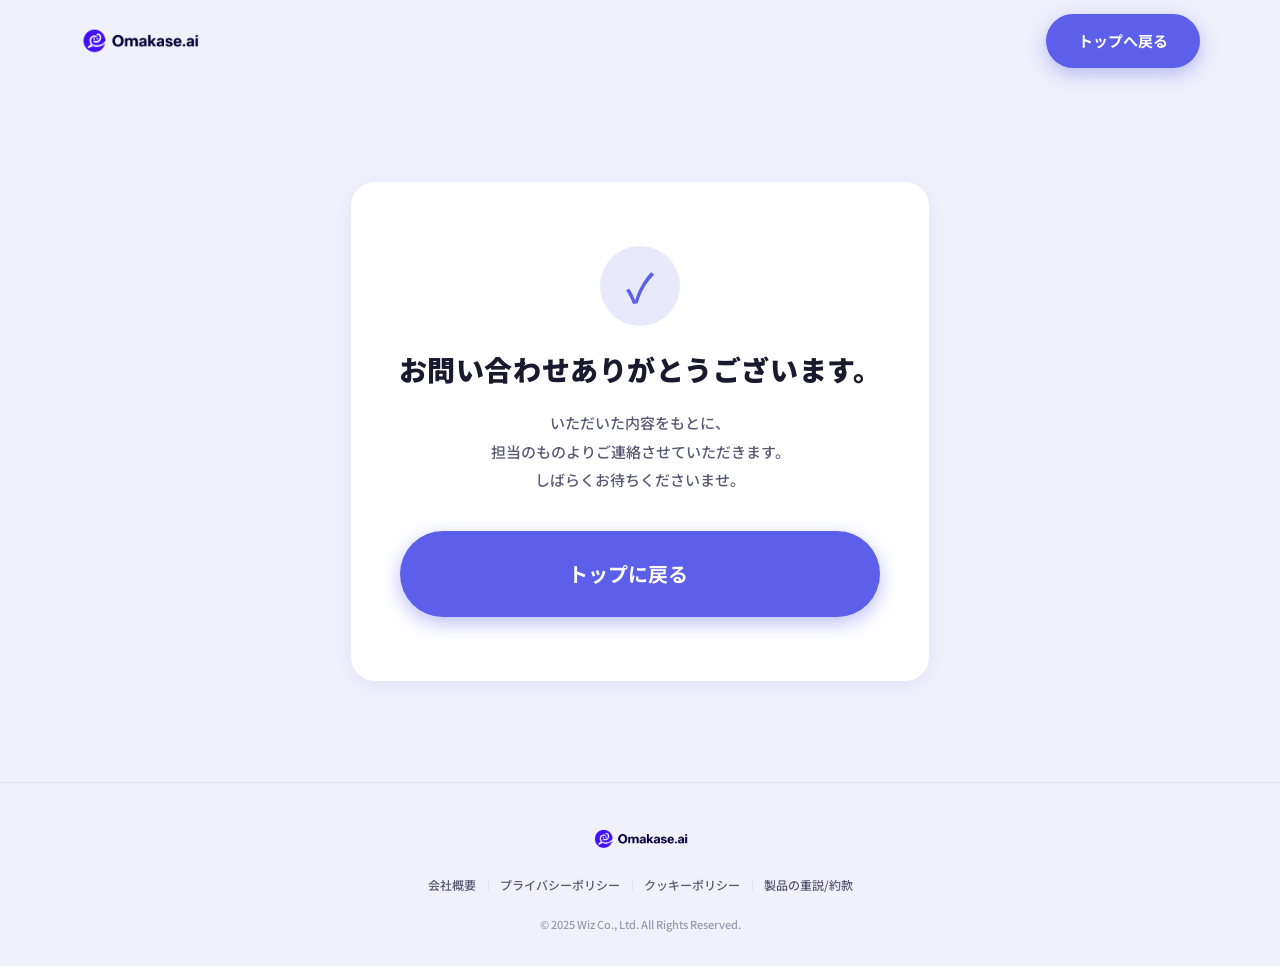
==== commit ffa273bf: "Add files via upload" ====
--- a/css/style.css
+++ b/css/style.css
@@ -55,10 +55,6 @@
 /* SP表示制御 */
 .sp-only { display: none; }
 .pc-only { display: inline; }
-.fv__lead-sp { display: none; }
-.fv__lead-pc { display: inline; }
-.fv__tag-sp { display: none; }
-.fv__tag-pc { display: inline; }
 
 /* ==========================================================================
    共通：セクションタイトル
@@ -1264,8 +1260,7 @@
   margin-bottom: 36px;
 }
 
-.contact__badge { display: none; }
-.contact__badge--orig {
+.contact__badge {
   background: var(--color-accent);
   color: var(--color-text);
   padding: 4px 12px;
@@ -1345,16 +1340,12 @@
 .form-agree {
   margin-top: 12px;
   text-align: center;
-  display: flex;
-  flex-direction: column;
-  align-items: center;
-  gap: 12px;
 }
 
 .form-agree__text {
   font-size: 13px;
   color: var(--color-text-sub);
-  margin-bottom: 0;
+  margin-bottom: 16px;
   display: inline-flex;
   align-items: center;
   flex-wrap: wrap;
@@ -1754,10 +1745,6 @@
 
   .sp-only { display: inline; }
   .pc-only { display: none; }
-  .fv__lead-pc { display: none; }
-  .fv__lead-sp { display: inline; }
-  .fv__tag-pc { display: none; }
-  .fv__tag-sp { display: inline; }
 
   /* セクションタイトル：SP用デコレーション「\\ XXX /」 */
   .section-title {
@@ -1794,11 +1781,10 @@
     border-radius: 2px;
   }
 
-  /* ヘッダー：SP版はロゴ＋ハンバーガーのみ（CTAボタン非表示） */
-  .header__inner { padding: 14px 20px; }
-  .header__logo img { height: 36px; }
-  .header__right { gap: 0; }
-  .header__cta { display: none; }
+  /* ヘッダー */
+  .header__inner { padding: 12px 20px; }
+  .header__logo img { height: 32px; }
+  .header__right { gap: 14px; }
 
   .btn--sm {
     padding: 10px 18px;
@@ -1829,173 +1815,151 @@
     font-size: 24px;
   }
 
-  /* ==========================================================================
-     FV - SP版（v14: モック完全準拠・375〜414px最適化）
-     ========================================================================== */
+  /* FV - SP版B案：414px幅基準で最適化（v13） */
   .fv {
-    padding: 24px 20px 32px;
+    padding: 20px 18px 0;
     background: var(--color-bg);
-    overflow: hidden; /* 画像はみ出し対策 */
-  }
-
-  /* グリッドエリア：リード文非表示に伴いlead行を削除 */
+  }
+
+  /* fv__inner自体をgridに */
   .fv__inner {
     display: grid;
-    grid-template-columns: minmax(0, 1.08fr) minmax(0, 1fr);
+    grid-template-columns: 1fr 1fr;
     grid-template-areas:
-      "tag    image"
-      "title  image"
+      "tag tag"
+      "title image"
+      "lead image"
       "features features"
-      "cta      cta";
-    column-gap: 6px;
-    row-gap: 0;
+      "cta cta";
+    column-gap: 12px;
+    row-gap: 16px;
     align-items: start;
   }
 
   /* fv__textの中身をfv__innerのgridに参加させる */
-  .fv__text { display: contents; }
-
-  /* タグピル：SPでは一行に収まる語句に切り替え・nowrap */
+  .fv__text {
+    display: contents;
+  }
+
   .fv__tag {
     grid-area: tag;
-    font-size: 11.5px;
-    padding: 6px 14px;
-    margin-bottom: 14px;
+    font-size: 12px;
+    padding: 6px 16px;
+    margin-bottom: 0;
     justify-self: start;
-    align-self: start;
-    border-width: 2px;
-    font-weight: 700;
-    white-space: nowrap;
-    letter-spacing: 0.02em;
-  }
-
-  /* タイトル：ステンザ間のリズムを調整 */
+  }
+
+  /* タイトル：22px（モック準拠サイズ） */
   .fv__title {
     grid-area: title;
-    font-size: clamp(22px, 7vw, 31px);
-    line-height: 1.2;
-    margin-bottom: 24px;
-    letter-spacing: 0.005em;
+    font-size: 22px;
+    line-height: 1.25;
+    margin-bottom: 0;
+    letter-spacing: 0;
     align-self: start;
     font-weight: 900;
   }
-  /* ステンザ間余白 */
+  .fv__title-sub {
+    display: inline;
+  }
   .fv__title-sub::before {
     content: "";
     display: block;
-    height: 16px;
-  }
-  /* ステンザ（1行）は途中で折り返さず、カラムを超えたら記号だけ折り返る */
-  .fv__title-accent {
-    display: inline-block;
-    word-break: keep-all;
-  }
-  /* CV改善まで、丸投げ。の前に余白 */
-  .fv__title-sub { display: inline; }
-  .fv__title-sub::before {
-    content: "";
-    display: block;
-    height: 22px;
-  }
-
-  /* リード文:SP版では非表示 */
+    height: 10px;
+  }
+
+  /* リード文：タイトルすぐ下 */
   .fv__lead {
-    display: none;
-  }
-
-  /* 画像：タイトルブロックに対してひと回り大きめ・右へ軽くずらしバランス出す */
+    grid-area: lead;
+    font-size: 12px;
+    line-height: 1.8;
+    margin-bottom: 0;
+    align-self: start;
+    margin-top: 8px;
+  }
+
+  /* 画像（大）- タイトル＋リード文の2行にまたがる */
   .fv__image {
     grid-area: image;
-    margin: 0 -8px 0 0;
-    width: calc(100% + 8px);
+    margin: 0;
+    width: 100%;
     max-width: none;
-    align-self: center;
+    align-self: stretch;
     justify-self: stretch;
     display: flex;
     align-items: center;
-    justify-content: flex-end;
-    position: relative;
-    z-index: 1;
-  }
-  .fv__image picture { width: 112%; display: block; }
+  }
   .fv__image img {
     width: 100%;
     height: auto;
-    transform: none;
-    filter: drop-shadow(0 16px 30px rgba(91, 95, 233, 0.18));
-  }
-
-  /* 特徴3カード：白背景・横並び3つ */
+    filter: drop-shadow(0 12px 24px rgba(91, 95, 233, 0.15));
+  }
+
+  /* 特徴3カード */
   .fv__features {
     grid-area: features;
-    margin: 36px 0 0;
+    margin: 16px 0 0;
     max-width: 100%;
     gap: 10px;
     width: 100%;
-    grid-template-columns: repeat(3, 1fr);
   }
   .fv__features li {
-    padding: 18px 8px;
-    gap: 10px;
+    padding: 20px 6px 16px;
+    gap: 6px;
     border-radius: 14px;
     aspect-ratio: auto;
-    min-height: 0;
-    justify-content: center;
-    background: var(--color-white);
-    box-shadow: 0 4px 14px rgba(91, 95, 233, 0.08);
+    min-height: 140px;
+    justify-content: flex-start;
   }
   .fv__feature-icon {
-    width: 48px;
-    height: 48px;
-    margin-bottom: 6px;
+    width: 44px;
+    height: 44px;
+    margin-bottom: 4px;
   }
   .fv__feature-text {
-    font-size: 14px;
-    line-height: 1.35;
+    font-size: 13px;
+    line-height: 1.4;
     font-weight: 900;
     color: var(--color-text);
   }
-  /* SP版では説明文を非表示 */
   .fv__feature-sub {
-    display: none;
-  }
-
-  /* CTAボタン：フル幅・角丸・しっかり主張 */
+    display: block;
+    font-size: 10px;
+    line-height: 1.55;
+    color: var(--color-text-sub);
+    font-weight: 500;
+    margin-top: 6px;
+    text-align: center;
+  }
+
+  /* CTAボタン：フル幅・画面端まで届く */
   .fv .btn--lg {
     grid-area: cta;
-    margin: 28px 0 0;
-    font-size: 18px;
+    margin: 24px -18px 0;
+    font-size: 17px;
     padding: 22px 64px 22px 28px;
-    width: 100%;
+    width: calc(100% + 36px);
     max-width: none;
     font-weight: 900;
-    border-radius: 18px;
-    background: linear-gradient(135deg, #6366F1 0%, #4F46E5 100%);
-    box-shadow: 0 12px 28px rgba(91, 95, 233, 0.45);
-  }
-  /* SP版CTA矢印：シンプルな白丸＋矢印に置き換え */
+    border-radius: 0;
+  }
   .fv .btn--with-arrow .btn__arrow {
     width: 32px;
     height: 32px;
-    right: 20px;
-    background: var(--color-white);
-    border-radius: 50%;
-    color: var(--color-primary);
-  }
-  .fv .btn--with-arrow .btn__arrow img { display: none; }
-  .fv .btn--with-arrow .btn__arrow::after {
-    content: "→";
-    font-size: 18px;
-    font-weight: 900;
-    line-height: 1;
-    color: var(--color-primary);
-    display: block;
+    right: 16px;
   }
 
   /* FV直後のセクション余白 */
-  .fv + .stats { padding-top: 32px; }
-
-  /* Stats - SP版:バッジ→月桂樹で数字を挟む→注釈の縦リズム */
+  .fv + .stats {
+    padding-top: 50px;
+  }
+
+  /* FV直後のセクション（stats）の上余白も詰める */
+  .fv + .stats {
+    padding-top: 40px;
+  }
+
+  /* Stats */
   .stats {
     padding: 40px 20px 40px;
   }
@@ -2011,79 +1975,45 @@
   }
   .stats__item {
     background: var(--color-white);
-    border-radius: 18px;
-    padding: 28px 20px 24px;
-    box-shadow: 0 4px 16px rgba(91, 95, 233, 0.08);
-    position: relative;
-    display: block;
-    text-align: center;
-    overflow: visible;
+    border-radius: var(--radius-lg);
+    padding: 24px 20px 28px;
+    box-shadow: var(--shadow-md);
+    flex-direction: column;
+    gap: 8px;
+    overflow: hidden;
   }
   .stats__item + .stats__item {
     border-left: none;
   }
-
-  /* バッジピル */
-  .stats__label {
-    display: inline-block;
-    font-size: 12px;
-    font-weight: 700;
-    color: var(--color-text);
-    background: var(--color-bg);
-    border-radius: 999px;
-    padding: 6px 18px;
-    margin-bottom: 16px;
-    line-height: 1.4;
-    letter-spacing: 0.02em;
-  }
-
-  /* 数字行 */
-  .stats__number {
-    position: relative;
-    display: inline-block;
-    padding: 0;
-    font-size: 18px;
-    font-weight: 900;
-    margin: 0 auto;
-    line-height: 1;
-  }
-  .stats__big {
-    font-size: 44px;
-    line-height: 1;
-    font-weight: 900;
-    letter-spacing: -0.02em;
-  }
-
-  /* 月桂樹:カードの左右端から数字を挟む(大きめ) */
   .stats__wreath--left,
   .stats__wreath--right {
     position: absolute;
-    top: 50%;
+    height: 130px;
+    top: 55%;
     transform: translateY(-50%);
-    height: 96px;
-    width: auto;
-    opacity: 1;
-    z-index: 1;
+    opacity: 0.22;
     pointer-events: none;
-    margin: 0;
-  }
-  .stats__wreath--left  { left: 26px; right: auto; }
-  .stats__wreath--right { right: 26px; left: auto; }
-
-  /* 数字行の縦中央を月桂樹中心に合わせる */
+  }
+  .stats__wreath--left { left: 0; }
+  .stats__wreath--right { right: 0; }
   .stats__content {
-    position: static;
+    position: relative;
     z-index: 2;
     width: 100%;
-    padding: 0 70px;
-    box-sizing: border-box;
-  }
-  .stats__note {
-    font-size: 10.5px;
-    margin-top: 18px;
-    line-height: 1.65;
-    color: var(--color-text-mute);
-  }
+  }
+  .stats__label {
+    font-size: 14px;
+    font-weight: 700;
+    color: var(--color-primary);
+    background: var(--color-primary-pale);
+    display: inline-block;
+    padding: 6px 20px;
+    border-radius: var(--radius-pill);
+    margin-bottom: 16px;
+  }
+  .stats__big { font-size: 68px; }
+  .stats__number { font-size: 26px; }
+  .stats__note { font-size: 11px; margin-top: 12px; }
 
   /* Issues */
   .issues {
@@ -2379,14 +2309,8 @@
 }
 
 @media (max-width: 480px) {
-  /* PC\u30bf\u30a4\u30c8\u30eb\u306f\u3082\u3046\u4f7f\u308f\u308c\u306a\u3044\u305f\u3081\u4e0d\u8981\u3002SP\u30bf\u30a4\u30c8\u30eb\u306fclamp()\u3067\u81ea\u52d5\u8abf\u6574 */
+  .fv__title { font-size: 48px; }
   .features__grid { grid-template-columns: repeat(2, 1fr); }
   .case-stat__big { font-size: 32px; }
   .cta__title { font-size: 36px; }
-
-  /* \u72ed\u3044\u753b\u9762\u3067\u306f\u30bf\u30a4\u30c8\u30eb\u3092\u3055\u3089\u306b\u8a70\u3081\u308b */
-  .fv__title-sub::before { height: 18px; }
-  .fv__features li { min-height: 152px; padding: 18px 6px 16px; }
-  .fv__feature-text { font-size: 13px; }
-  .fv__feature-sub { font-size: 10px; }
-}
+}
